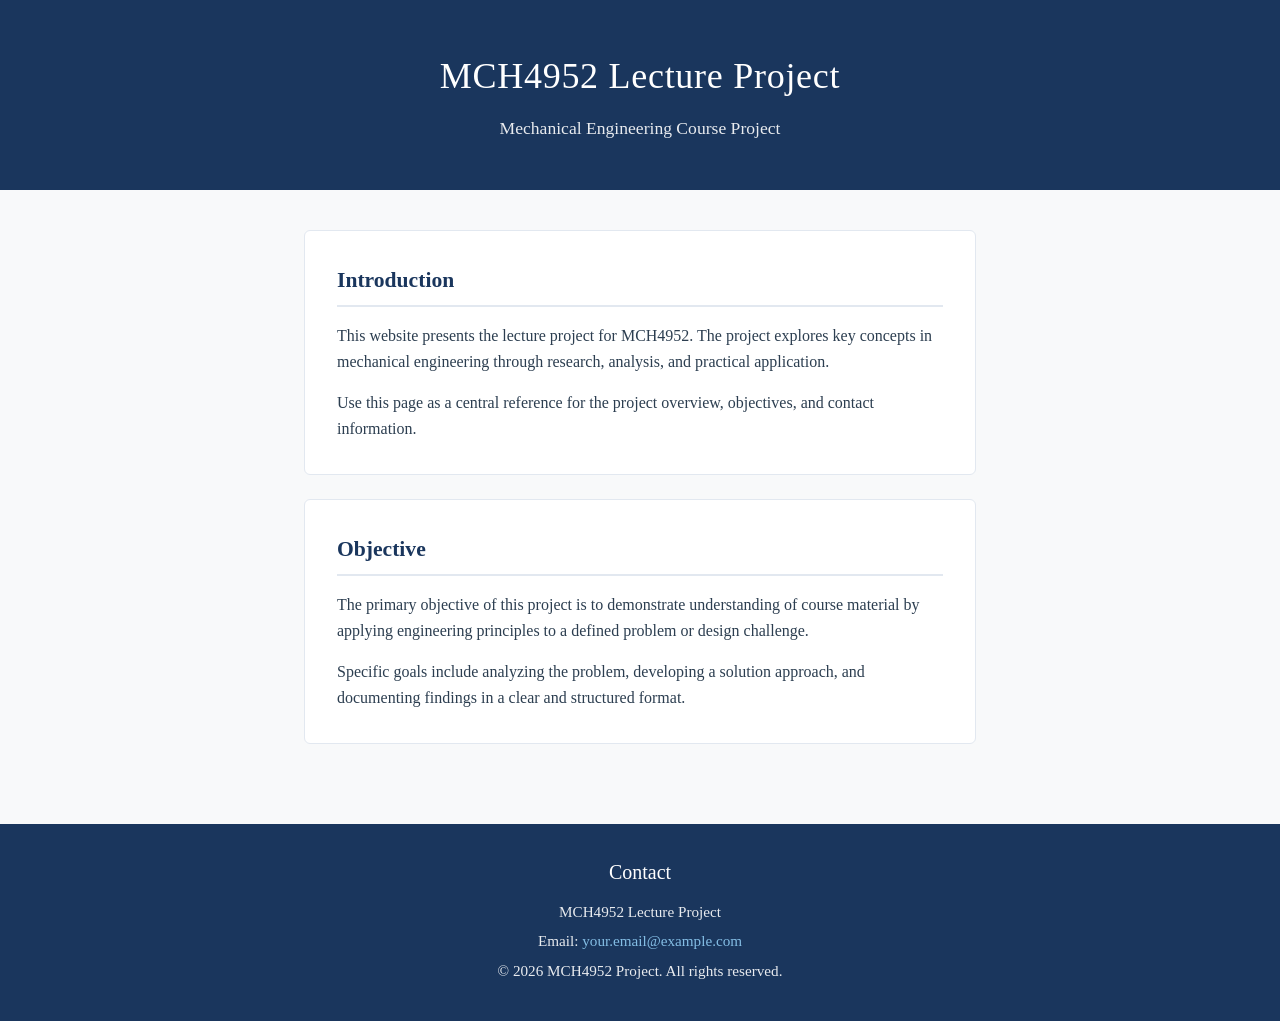
==== index.html @ 21b3b2c5 "Create initial website" ====
<!DOCTYPE html>
<html lang="en">
<head>
  <meta charset="UTF-8">
  <meta name="viewport" content="width=device-width, initial-scale=1.0">
  <title>MCH4952 Lecture Project</title>
  <style>
    * {
      margin: 0;
      padding: 0;
      box-sizing: border-box;
    }

    body {
      font-family: Georgia, "Times New Roman", serif;
      line-height: 1.6;
      color: #2c3e50;
      background-color: #f8f9fa;
    }

    header {
      background-color: #1a365d;
      color: #ffffff;
      text-align: center;
      padding: 3rem 1.5rem;
    }

    header h1 {
      font-size: 2.25rem;
      font-weight: normal;
      letter-spacing: 0.02em;
      margin-bottom: 0.5rem;
    }

    header p {
      font-size: 1.1rem;
      opacity: 0.9;
    }

    main {
      max-width: 720px;
      margin: 0 auto;
      padding: 2.5rem 1.5rem;
    }

    section {
      background-color: #ffffff;
      border: 1px solid #e2e8f0;
      border-radius: 6px;
      padding: 2rem;
      margin-bottom: 1.5rem;
    }

    section h2 {
      font-size: 1.35rem;
      color: #1a365d;
      margin-bottom: 1rem;
      padding-bottom: 0.5rem;
      border-bottom: 2px solid #e2e8f0;
    }

    section p {
      margin-bottom: 1rem;
    }

    section p:last-child {
      margin-bottom: 0;
    }

    footer {
      background-color: #1a365d;
      color: #ffffff;
      text-align: center;
      padding: 2rem 1.5rem;
      margin-top: 1rem;
    }

    footer h2 {
      font-size: 1.25rem;
      font-weight: normal;
      margin-bottom: 0.75rem;
    }

    footer p {
      font-size: 0.95rem;
      opacity: 0.9;
      margin-bottom: 0.35rem;
    }

    footer a {
      color: #90cdf4;
      text-decoration: none;
    }

    footer a:hover {
      text-decoration: underline;
    }
  </style>
</head>
<body>

  <header>
    <h1>MCH4952 Lecture Project</h1>
    <p>Mechanical Engineering Course Project</p>
  </header>

  <main>

    <section id="introduction">
      <h2>Introduction</h2>
      <p>
        This website presents the lecture project for MCH4952. The project explores
        key concepts in mechanical engineering through research, analysis, and
        practical application.
      </p>
      <p>
        Use this page as a central reference for the project overview, objectives,
        and contact information.
      </p>
    </section>

    <section id="objective">
      <h2>Objective</h2>
      <p>
        The primary objective of this project is to demonstrate understanding of
        course material by applying engineering principles to a defined problem
        or design challenge.
      </p>
      <p>
        Specific goals include analyzing the problem, developing a solution
        approach, and documenting findings in a clear and structured format.
      </p>
    </section>

  </main>

  <footer id="contact">
    <h2>Contact</h2>
    <p>MCH4952 Lecture Project</p>
    <p>Email: <a href="mailto:your.email@example.com">your.email@example.com</a></p>
    <p>&copy; 2026 MCH4952 Project. All rights reserved.</p>
  </footer>

</body>
</html>
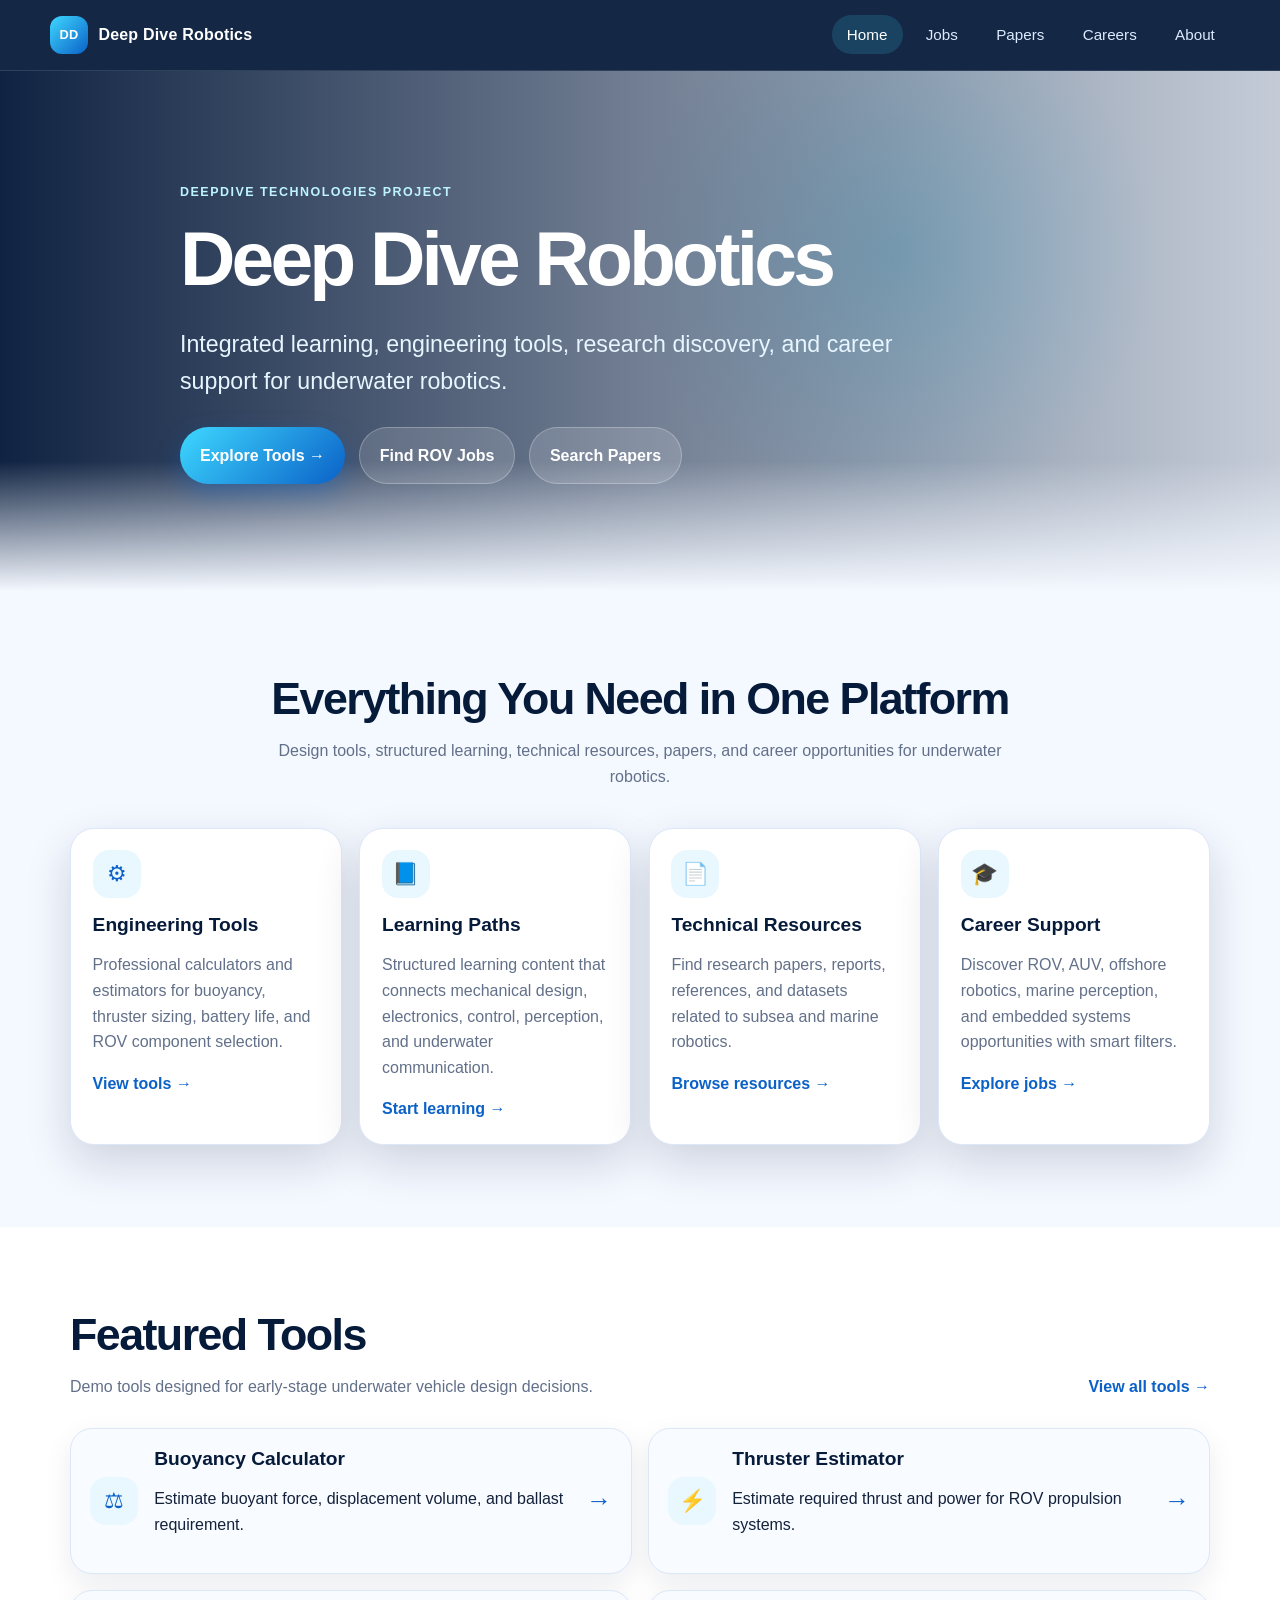
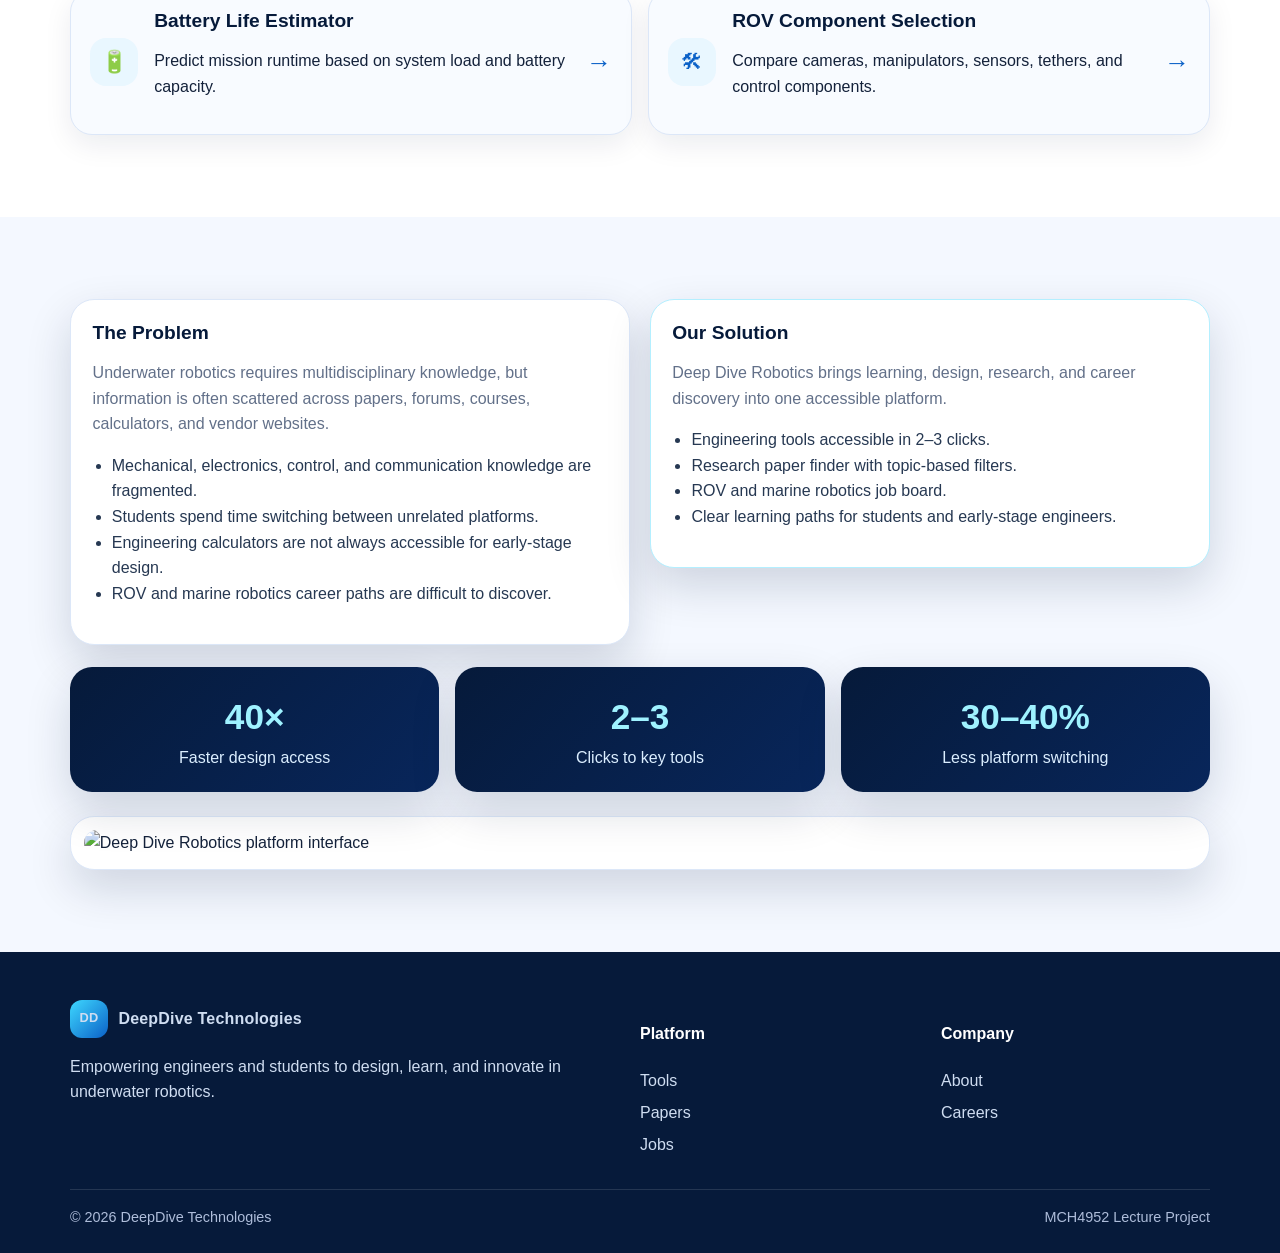
==== commit 77ba45b5: "Add files via upload" ====
--- a/index.html
+++ b/index.html
@@ -1,145 +1,143 @@
 <!DOCTYPE html>
 <html lang="en">
 <head>
-  <meta charset="UTF-8">
-  <meta name="viewport" content="width=device-width, initial-scale=1.0">
-  <title>MCH4952 Lecture Project</title>
-  <style>
-    * {
-      margin: 0;
-      padding: 0;
-      box-sizing: border-box;
-    }
+  <meta charset="UTF-8" />
+  <meta name="viewport" content="width=device-width, initial-scale=1.0" />
+  <title>Deep Dive Robotics — Integrated Underwater Robotics Platform</title>
+  <meta name="description" content="Integrated learning and engineering tools for underwater robotics. ROV design tools, learning paths, research papers, and career opportunities." />
+  <link rel="stylesheet" href="style.css" />
+</head>
+<body data-page="home">
+  <nav class="navbar">
+    <div class="nav-inner">
+      <a href="index.html" class="nav-logo"><span class="nav-logo-icon">DD</span>Deep Dive Robotics</a>
+      <button class="nav-toggle" aria-label="Toggle navigation" aria-expanded="false">&#9776;</button>
+      <ul class="nav-links">
+        <li><a href="index.html" class="active">Home</a></li>
+        <li><a href="jobs.html">Jobs</a></li>
+        <li><a href="papers.html">Papers</a></li>
+        <li><a href="careers.html">Careers</a></li>
+        <li><a href="about.html">About</a></li>
+      </ul>
+    </div>
+  </nav>
 
-    body {
-      font-family: Georgia, "Times New Roman", serif;
-      line-height: 1.6;
-      color: #2c3e50;
-      background-color: #f8f9fa;
-    }
-
-    header {
-      background-color: #1a365d;
-      color: #ffffff;
-      text-align: center;
-      padding: 3rem 1.5rem;
-    }
-
-    header h1 {
-      font-size: 2.25rem;
-      font-weight: normal;
-      letter-spacing: 0.02em;
-      margin-bottom: 0.5rem;
-    }
-
-    header p {
-      font-size: 1.1rem;
-      opacity: 0.9;
-    }
-
-    main {
-      max-width: 720px;
-      margin: 0 auto;
-      padding: 2.5rem 1.5rem;
-    }
-
-    section {
-      background-color: #ffffff;
-      border: 1px solid #e2e8f0;
-      border-radius: 6px;
-      padding: 2rem;
-      margin-bottom: 1.5rem;
-    }
-
-    section h2 {
-      font-size: 1.35rem;
-      color: #1a365d;
-      margin-bottom: 1rem;
-      padding-bottom: 0.5rem;
-      border-bottom: 2px solid #e2e8f0;
-    }
-
-    section p {
-      margin-bottom: 1rem;
-    }
-
-    section p:last-child {
-      margin-bottom: 0;
-    }
-
-    footer {
-      background-color: #1a365d;
-      color: #ffffff;
-      text-align: center;
-      padding: 2rem 1.5rem;
-      margin-top: 1rem;
-    }
-
-    footer h2 {
-      font-size: 1.25rem;
-      font-weight: normal;
-      margin-bottom: 0.75rem;
-    }
-
-    footer p {
-      font-size: 0.95rem;
-      opacity: 0.9;
-      margin-bottom: 0.35rem;
-    }
-
-    footer a {
-      color: #90cdf4;
-      text-decoration: none;
-    }
-
-    footer a:hover {
-      text-decoration: underline;
-    }
-  </style>
-</head>
-<body>
-
-  <header>
-    <h1>MCH4952 Lecture Project</h1>
-    <p>Mechanical Engineering Course Project</p>
+  <header class="hero hero-home">
+    <div class="hero-overlay"></div>
+    <div class="hero-content">
+      <span class="eyebrow">DeepDive Technologies Project</span>
+      <h1>Deep Dive Robotics</h1>
+      <p class="subtitle">Integrated learning, engineering tools, research discovery, and career support for underwater robotics.</p>
+      <div class="hero-cta">
+        <a href="#tools" class="btn btn-primary">Explore Tools &rarr;</a>
+        <a href="jobs.html" class="btn btn-secondary">Find ROV Jobs</a>
+        <a href="papers.html" class="btn btn-secondary">Search Papers</a>
+      </div>
+    </div>
   </header>
 
-  <main>
+  <section class="section">
+    <div class="container">
+      <div class="section-header">
+        <h2>Everything You Need in One Platform</h2>
+        <p>Design tools, structured learning, technical resources, papers, and career opportunities for underwater robotics.</p>
+      </div>
+      <div class="card-grid">
+        <article class="card">
+          <div class="card-icon">⚙</div>
+          <h3>Engineering Tools</h3>
+          <p>Professional calculators and estimators for buoyancy, thruster sizing, battery life, and ROV component selection.</p>
+          <a href="#tools" class="card-link">View tools &rarr;</a>
+        </article>
+        <article class="card">
+          <div class="card-icon">📘</div>
+          <h3>Learning Paths</h3>
+          <p>Structured learning content that connects mechanical design, electronics, control, perception, and underwater communication.</p>
+          <a href="about.html" class="card-link">Start learning &rarr;</a>
+        </article>
+        <article class="card">
+          <div class="card-icon">📄</div>
+          <h3>Technical Resources</h3>
+          <p>Find research papers, reports, references, and datasets related to subsea and marine robotics.</p>
+          <a href="papers.html" class="card-link">Browse resources &rarr;</a>
+        </article>
+        <article class="card">
+          <div class="card-icon">🎓</div>
+          <h3>Career Support</h3>
+          <p>Discover ROV, AUV, offshore robotics, marine perception, and embedded systems opportunities with smart filters.</p>
+          <a href="jobs.html" class="card-link">Explore jobs &rarr;</a>
+        </article>
+      </div>
+    </div>
+  </section>
 
-    <section id="introduction">
-      <h2>Introduction</h2>
-      <p>
-        This website presents the lecture project for MCH4952. The project explores
-        key concepts in mechanical engineering through research, analysis, and
-        practical application.
-      </p>
-      <p>
-        Use this page as a central reference for the project overview, objectives,
-        and contact information.
-      </p>
-    </section>
+  <section class="section section-alt" id="tools">
+    <div class="container">
+      <div class="section-header-row">
+        <div>
+          <h2>Featured Tools</h2>
+          <p>Demo tools designed for early-stage underwater vehicle design decisions.</p>
+        </div>
+        <a href="about.html" class="card-link">View all tools &rarr;</a>
+      </div>
+      <div class="featured-grid">
+        <article class="featured-card"><div class="card-icon">⚖</div><div><h3>Buoyancy Calculator</h3><p>Estimate buoyant force, displacement volume, and ballast requirement.</p></div><span class="arrow">→</span></article>
+        <article class="featured-card"><div class="card-icon">⚡</div><div><h3>Thruster Estimator</h3><p>Estimate required thrust and power for ROV propulsion systems.</p></div><span class="arrow">→</span></article>
+        <article class="featured-card"><div class="card-icon">🔋</div><div><h3>Battery Life Estimator</h3><p>Predict mission runtime based on system load and battery capacity.</p></div><span class="arrow">→</span></article>
+        <article class="featured-card"><div class="card-icon">🛠</div><div><h3>ROV Component Selection</h3><p>Compare cameras, manipulators, sensors, tethers, and control components.</p></div><span class="arrow">→</span></article>
+      </div>
+    </div>
+  </section>
 
-    <section id="objective">
-      <h2>Objective</h2>
-      <p>
-        The primary objective of this project is to demonstrate understanding of
-        course material by applying engineering principles to a defined problem
-        or design challenge.
-      </p>
-      <p>
-        Specific goals include analyzing the problem, developing a solution
-        approach, and documenting findings in a clear and structured format.
-      </p>
-    </section>
+  <section class="section">
+    <div class="container">
+      <div class="split-section">
+        <div class="info-block">
+          <h3>The Problem</h3>
+          <p>Underwater robotics requires multidisciplinary knowledge, but information is often scattered across papers, forums, courses, calculators, and vendor websites.</p>
+          <ul>
+            <li>Mechanical, electronics, control, and communication knowledge are fragmented.</li>
+            <li>Students spend time switching between unrelated platforms.</li>
+            <li>Engineering calculators are not always accessible for early-stage design.</li>
+            <li>ROV and marine robotics career paths are difficult to discover.</li>
+          </ul>
+        </div>
+        <div class="info-block solution">
+          <h3>Our Solution</h3>
+          <p>Deep Dive Robotics brings learning, design, research, and career discovery into one accessible platform.</p>
+          <ul>
+            <li>Engineering tools accessible in 2–3 clicks.</li>
+            <li>Research paper finder with topic-based filters.</li>
+            <li>ROV and marine robotics job board.</li>
+            <li>Clear learning paths for students and early-stage engineers.</li>
+          </ul>
+        </div>
+      </div>
 
-  </main>
+      <div class="metrics-strip">
+        <div class="metric"><div class="value">40×</div><div class="label">Faster design access</div></div>
+        <div class="metric"><div class="value">2–3</div><div class="label">Clicks to key tools</div></div>
+        <div class="metric"><div class="value">30–40%</div><div class="label">Less platform switching</div></div>
+      </div>
 
-  <footer id="contact">
-    <h2>Contact</h2>
-    <p>MCH4952 Lecture Project</p>
-    <p>Email: <a href="mailto:your.email@example.com">your.email@example.com</a></p>
-    <p>&copy; 2026 MCH4952 Project. All rights reserved.</p>
+      <div class="image-panel">
+        <img src="assets/platform-interface.png" alt="Deep Dive Robotics platform interface" />
+      </div>
+    </div>
+  </section>
+
+  <footer class="footer">
+    <div class="container footer-grid">
+      <div class="footer-brand">
+        <a href="index.html" class="nav-logo"><span class="nav-logo-icon">DD</span>DeepDive Technologies</a>
+        <p>Empowering engineers and students to design, learn, and innovate in underwater robotics.</p>
+      </div>
+      <div><h4>Platform</h4><ul class="footer-links"><li><a href="#tools">Tools</a></li><li><a href="papers.html">Papers</a></li><li><a href="jobs.html">Jobs</a></li></ul></div>
+      <div><h4>Company</h4><ul class="footer-links"><li><a href="about.html">About</a></li><li><a href="careers.html">Careers</a></li></ul></div>
+    </div>
+    <div class="footer-bottom container"><span>© 2026 DeepDive Technologies</span><span>MCH4952 Lecture Project</span></div>
   </footer>
 
+  <script src="script.js"></script>
 </body>
 </html>
--- a/style.css
+++ b/style.css
@@ -0,0 +1,123 @@
+:root{
+  --navy:#061a3a;
+  --deep:#08265b;
+  --blue:#0b61c7;
+  --cyan:#3ed8ff;
+  --light:#f4f8ff;
+  --white:#ffffff;
+  --muted:#627089;
+  --border:#dce7f8;
+  --shadow:0 18px 45px rgba(6,26,58,.16);
+}
+*{box-sizing:border-box}
+body{
+  margin:0;
+  font-family:Inter, Arial, Helvetica, sans-serif;
+  color:#13213a;
+  background:var(--light);
+  line-height:1.6;
+}
+a{color:inherit}
+img{max-width:100%;display:block}
+.container{width:min(1140px,92%);margin:0 auto}
+.navbar{
+  position:sticky;top:0;z-index:50;
+  background:rgba(6,26,58,.94);
+  backdrop-filter:blur(12px);
+  border-bottom:1px solid rgba(255,255,255,.12);
+}
+.nav-inner{height:70px;display:flex;align-items:center;justify-content:space-between;width:min(1180px,94%);margin:0 auto}
+.nav-logo{display:flex;align-items:center;gap:.65rem;text-decoration:none;color:white;font-weight:800;letter-spacing:.2px}
+.nav-logo-icon{display:inline-flex;align-items:center;justify-content:center;width:38px;height:38px;border-radius:12px;background:linear-gradient(135deg,var(--cyan),var(--blue));font-size:.8rem}
+.nav-links{display:flex;gap:.5rem;list-style:none;margin:0;padding:0}
+.nav-links a{color:#dceaff;text-decoration:none;padding:.7rem .95rem;border-radius:999px;font-size:.95rem}
+.nav-links a:hover,.nav-links a.active{background:rgba(62,216,255,.16);color:white}
+.nav-toggle{display:none;background:none;border:0;color:white;font-size:1.8rem}
+.hero{
+  position:relative;
+  min-height:520px;
+  display:flex;align-items:center;
+  background:
+    linear-gradient(90deg,rgba(6,26,58,.96),rgba(6,26,58,.55),rgba(6,26,58,.2)),
+    radial-gradient(circle at 70% 35%,rgba(62,216,255,.28),transparent 28%),
+    url("assets/platform-interface.png") center/cover no-repeat;
+  color:white;
+  overflow:hidden;
+}
+.hero::after{content:"";position:absolute;inset:auto 0 0 0;height:130px;background:linear-gradient(transparent,var(--light))}
+.hero-content{position:relative;z-index:2;width:min(920px,92%);margin:0 auto}
+.eyebrow{display:inline-flex;color:#bdf4ff;font-weight:800;text-transform:uppercase;letter-spacing:.12em;font-size:.78rem;margin-bottom:.7rem}
+h1,h2,h3{line-height:1.15;margin:0 0 .85rem}
+h1{font-size:clamp(2.6rem,6vw,5.3rem);letter-spacing:-.05em}
+h2{font-size:clamp(1.9rem,3.5vw,3rem);letter-spacing:-.035em;color:var(--navy)}
+h3{font-size:1.2rem;color:var(--navy)}
+.subtitle{font-size:clamp(1.1rem,2vw,1.45rem);max-width:720px;color:#e7f5ff;margin-bottom:1.7rem}
+.hero-cta{display:flex;gap:.85rem;flex-wrap:wrap}
+.btn{display:inline-flex;align-items:center;justify-content:center;gap:.4rem;border:0;text-decoration:none;border-radius:999px;padding:.9rem 1.25rem;font-weight:800;cursor:pointer}
+.btn-primary{background:linear-gradient(135deg,var(--cyan),var(--blue));color:white;box-shadow:0 10px 25px rgba(11,97,199,.35)}
+.btn-secondary{background:rgba(255,255,255,.14);border:1px solid rgba(255,255,255,.26);color:white}
+.section{padding:82px 0}
+.section-alt{background:white}
+.section-header{text-align:center;max-width:760px;margin:0 auto 2.4rem}
+.section-header p,.section-header-row p{color:var(--muted);margin:.25rem 0 0}
+.section-header-row{display:flex;justify-content:space-between;align-items:end;gap:1rem;margin-bottom:1.8rem}
+.card-grid{display:grid;grid-template-columns:repeat(4,1fr);gap:1.1rem}
+.card,.info-block,.result-card,.founder-card,.form-shell,.image-panel{
+  background:white;border:1px solid var(--border);border-radius:24px;padding:1.35rem;box-shadow:var(--shadow)
+}
+.section-alt .card,.section-alt .info-block{background:#f8fbff}
+.card-icon{width:48px;height:48px;display:flex;align-items:center;justify-content:center;border-radius:16px;background:#e9f7ff;color:var(--blue);font-size:1.35rem;margin-bottom:1rem}
+.card p,.info-block p,.result-card p{color:var(--muted)}
+.card-link{color:var(--blue);font-weight:800;text-decoration:none}
+.featured-grid{display:grid;grid-template-columns:repeat(2,1fr);gap:1rem}
+.featured-card{display:flex;align-items:center;gap:1rem;background:#f8fbff;border:1px solid var(--border);border-radius:22px;padding:1.2rem;box-shadow:0 10px 28px rgba(6,26,58,.08)}
+.featured-card .card-icon{margin:0;flex:none}
+.arrow{margin-left:auto;color:var(--blue);font-size:1.6rem}
+.split-section{display:grid;grid-template-columns:1fr 1fr;gap:1.2rem;align-items:start}
+.info-block ul,.clean-list{padding-left:1.2rem;color:#263852}
+.solution{border-color:#b4efff}
+.metrics-strip{margin-top:1.4rem;display:grid;grid-template-columns:repeat(3,1fr);gap:1rem}
+.metric{background:linear-gradient(135deg,var(--navy),var(--deep));color:white;border-radius:22px;padding:1.35rem;text-align:center;box-shadow:var(--shadow)}
+.value{font-size:2.2rem;font-weight:900;color:#9ff2ff}
+.label{color:#dbeeff}
+.image-panel{margin-top:1.5rem;padding:.8rem;overflow:hidden}
+.image-panel img{border-radius:18px;width:100%;object-fit:cover}
+.page-hero{padding:92px 0;background:linear-gradient(135deg,var(--navy),#083f87);color:white}
+.page-hero h1{font-size:clamp(2.25rem,4.5vw,4.5rem)}
+.page-hero p{max-width:820px;color:#d9efff;font-size:1.1rem}
+.notice{background:#e7f8ff;border:1px solid #b8edff;color:#17405f;padding:1rem;border-radius:18px;margin-bottom:1.2rem}
+.filter-panel{display:grid;grid-template-columns:2fr 1fr 1fr 1fr 1fr;gap:.8rem;background:white;border:1px solid var(--border);border-radius:24px;padding:1rem;box-shadow:var(--shadow);margin-bottom:1.2rem}
+input,select,textarea{width:100%;border:1px solid var(--border);border-radius:14px;padding:.85rem 1rem;font:inherit;background:#fbfdff}
+.checkbox-row{display:flex;align-items:center;gap:.55rem;background:#fbfdff;border:1px solid var(--border);border-radius:14px;padding:.75rem 1rem;color:#33435e}
+.checkbox-row input{width:auto}
+.results-meta{color:var(--muted);font-weight:800;margin:.5rem 0 1rem}
+.results-grid{display:grid;grid-template-columns:repeat(2,1fr);gap:1rem}
+.result-card{position:relative}
+.tags{display:flex;flex-wrap:wrap;gap:.45rem;margin:.8rem 0}
+.tag{display:inline-flex;background:#eaf6ff;color:#075ca7;border:1px solid #ccecff;border-radius:999px;padding:.25rem .6rem;font-size:.8rem;font-weight:800}
+.result-card .meta{font-size:.9rem;color:var(--muted);font-weight:700}
+.founder-section{align-items:center}
+.founder-card{display:grid;grid-template-columns:170px 1fr;gap:1.1rem;align-items:center}
+.founder-card img{width:170px;height:220px;object-fit:cover;border-radius:22px}
+.compact .card{min-height:180px}
+.form-shell{display:grid;grid-template-columns:1fr 1.25fr;gap:1.3rem}
+.application-form{display:grid;gap:.8rem}
+.success-message{color:#0c7d4b;font-weight:800}
+.footer{background:var(--navy);color:white;padding:48px 0 24px}
+.footer-grid{display:grid;grid-template-columns:2fr 1fr 1fr;gap:2rem;margin-bottom:2rem}
+.footer p,.footer a{color:#cfddf1}
+.footer-links{list-style:none;padding:0;margin:0;display:grid;gap:.4rem}
+.footer-links a{text-decoration:none}
+.footer-bottom{border-top:1px solid rgba(255,255,255,.12);padding-top:1rem;display:flex;justify-content:space-between;gap:1rem;color:#aebdda;font-size:.9rem}
+
+@media(max-width:900px){
+  .nav-toggle{display:block}
+  .nav-links{position:absolute;top:70px;left:0;right:0;background:var(--navy);flex-direction:column;padding:1rem;display:none}
+  .nav-links.open{display:flex}
+  .card-grid,.featured-grid,.split-section,.metrics-strip,.results-grid,.footer-grid,.form-shell{grid-template-columns:1fr}
+  .filter-panel{grid-template-columns:1fr}
+  .section-header-row{display:block}
+  .founder-card{grid-template-columns:1fr}
+  .founder-card img{width:100%;height:auto;max-height:520px}
+  .footer-bottom{flex-direction:column}
+}
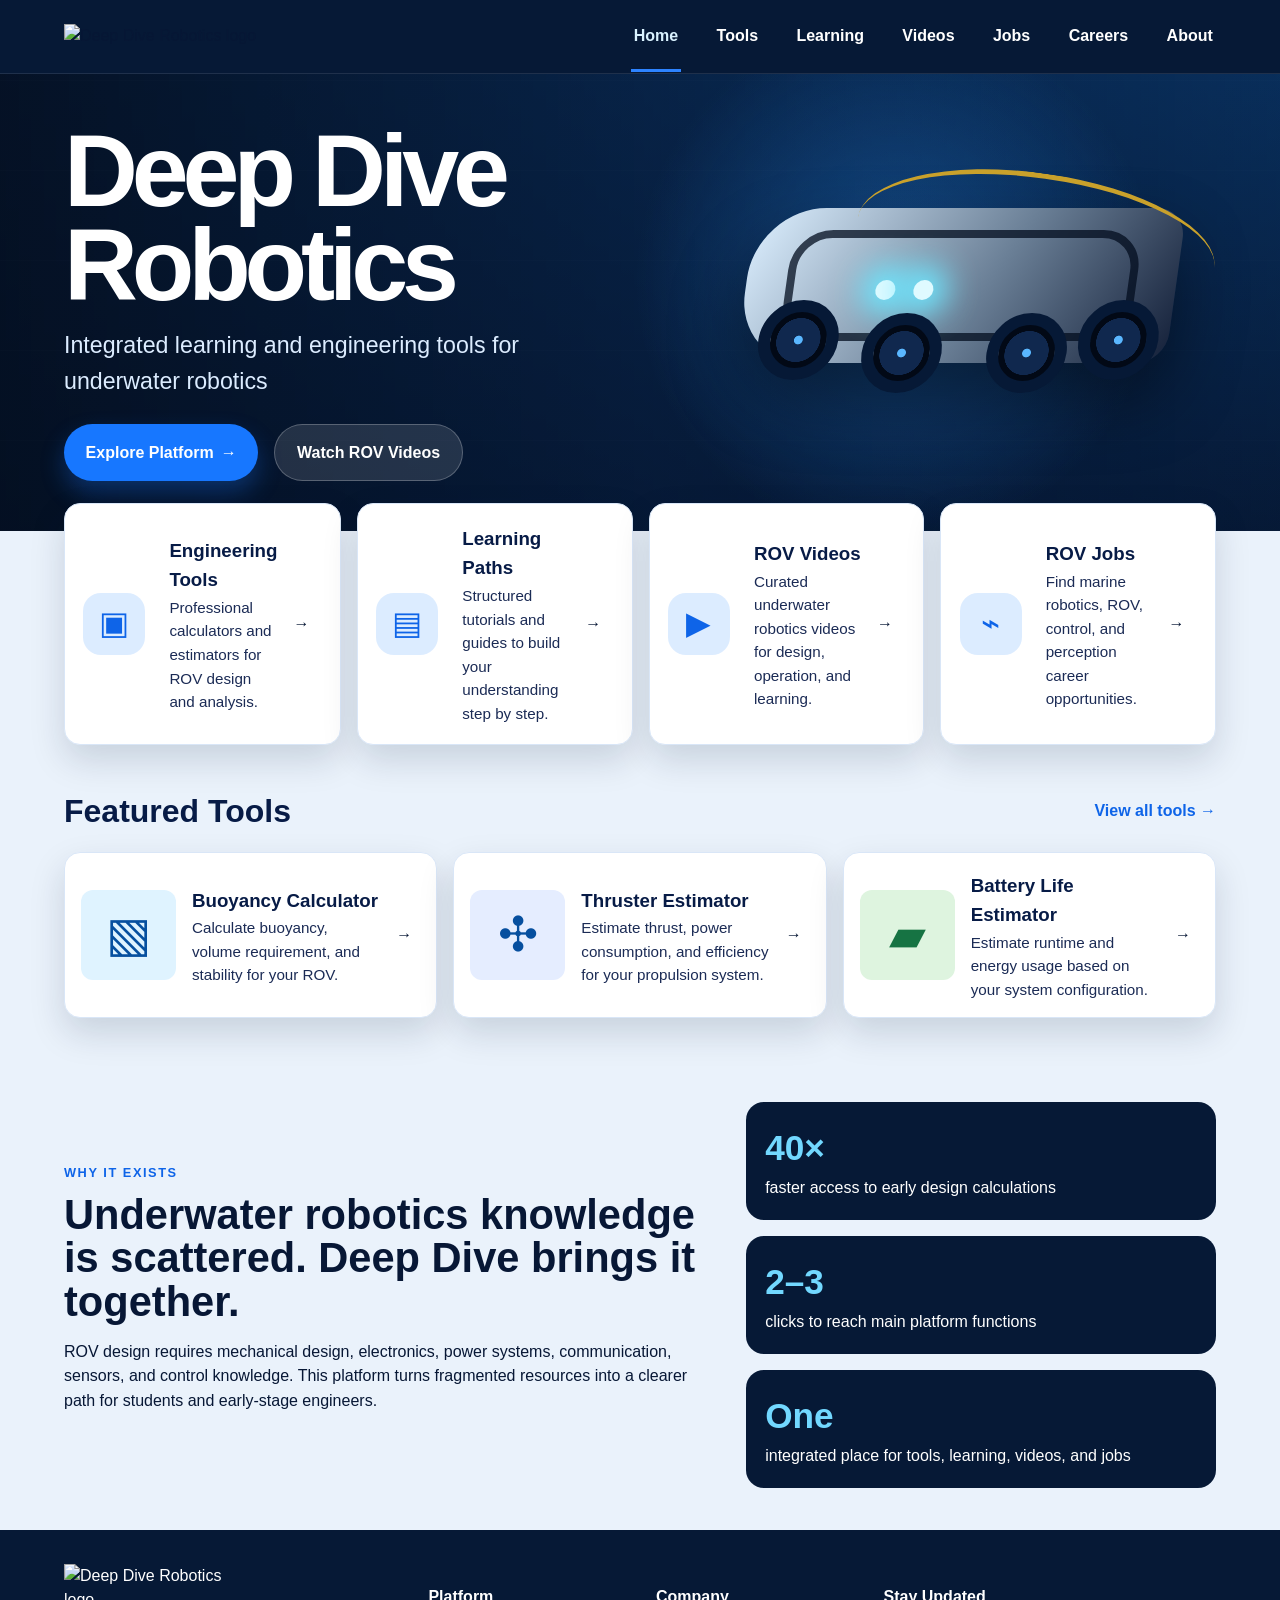
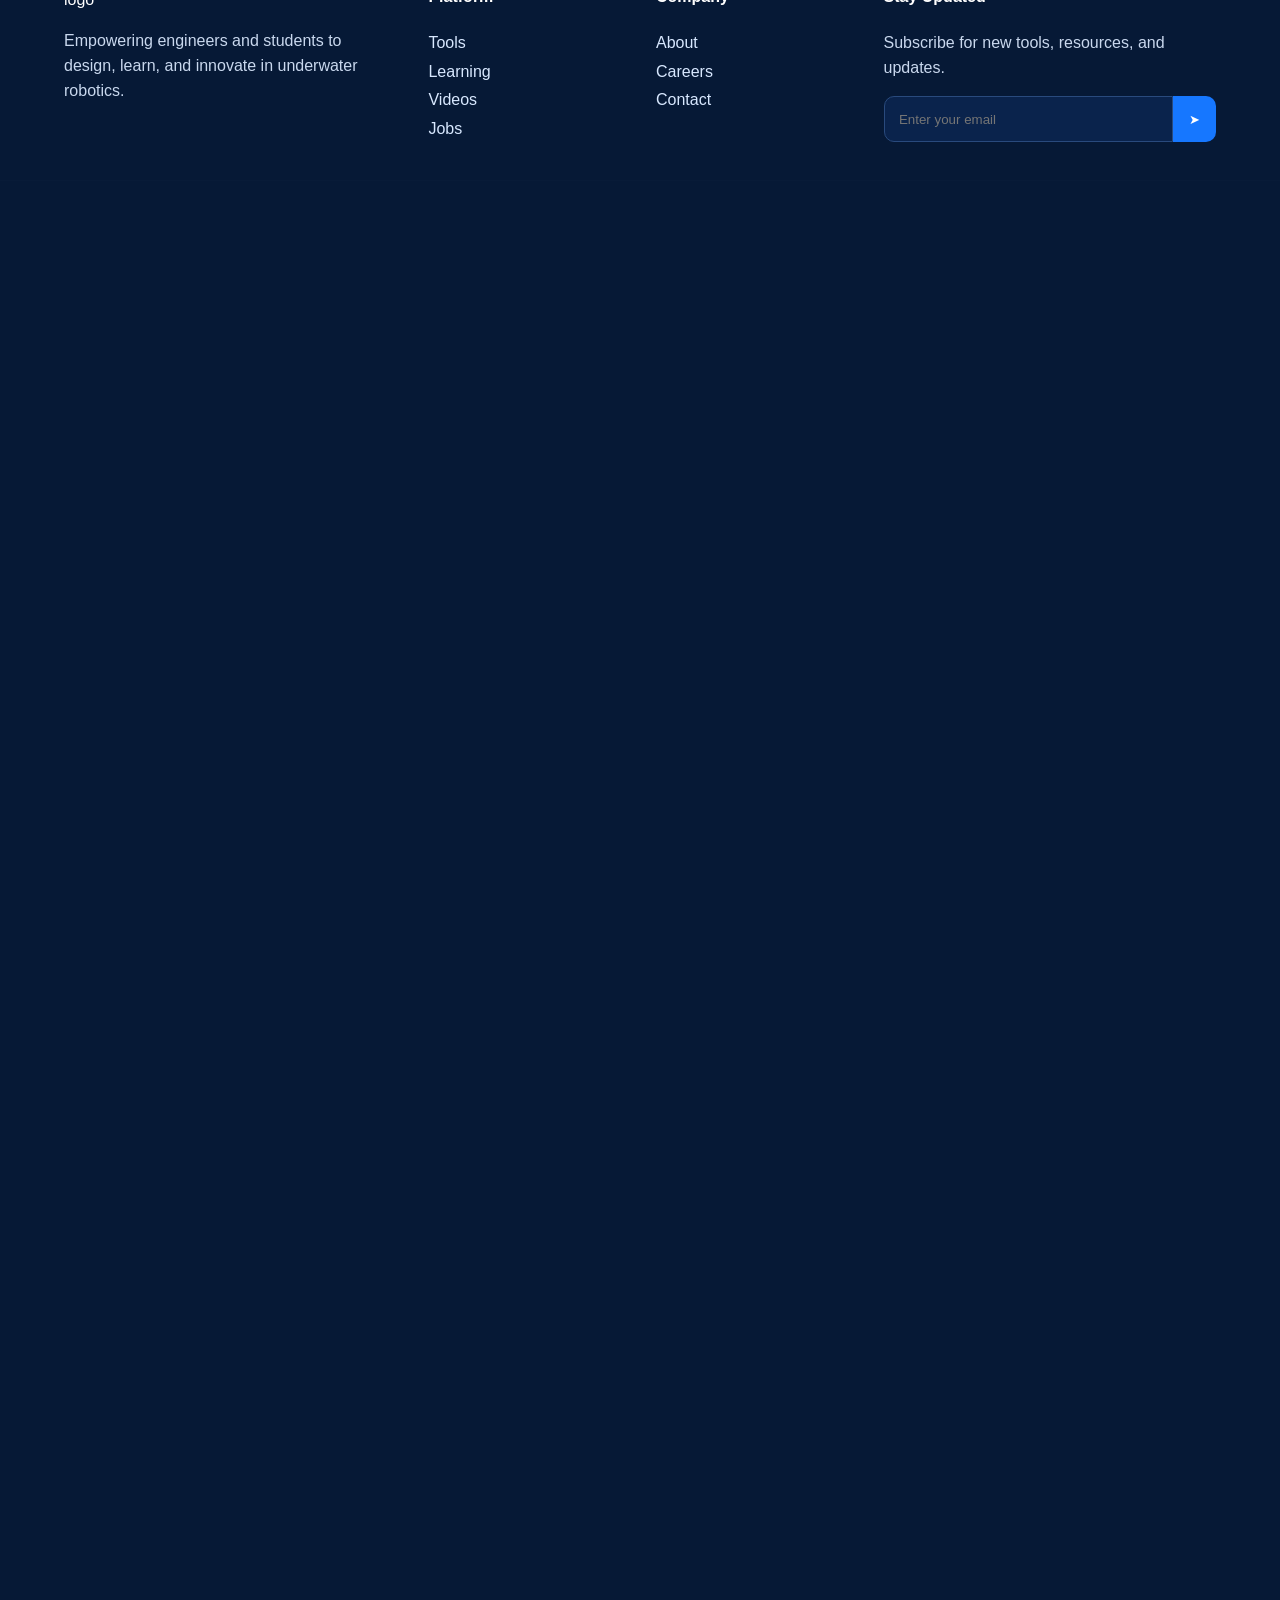
==== commit cd546fed: "Add files via upload" ====
--- a/index.html
+++ b/index.html
@@ -3,139 +3,121 @@
 <head>
   <meta charset="UTF-8" />
   <meta name="viewport" content="width=device-width, initial-scale=1.0" />
-  <title>Deep Dive Robotics — Integrated Underwater Robotics Platform</title>
-  <meta name="description" content="Integrated learning and engineering tools for underwater robotics. ROV design tools, learning paths, research papers, and career opportunities." />
+  <title>Deep Dive Robotics</title>
+  <meta name="description" content="Integrated learning and engineering tools for underwater robotics." />
   <link rel="stylesheet" href="style.css" />
 </head>
 <body data-page="home">
-  <nav class="navbar">
-    <div class="nav-inner">
-      <a href="index.html" class="nav-logo"><span class="nav-logo-icon">DD</span>Deep Dive Robotics</a>
-      <button class="nav-toggle" aria-label="Toggle navigation" aria-expanded="false">&#9776;</button>
-      <ul class="nav-links">
-        <li><a href="index.html" class="active">Home</a></li>
-        <li><a href="jobs.html">Jobs</a></li>
-        <li><a href="papers.html">Papers</a></li>
-        <li><a href="careers.html">Careers</a></li>
-        <li><a href="about.html">About</a></li>
-      </ul>
-    </div>
+  <div class="page-transition"></div>
+
+  <nav class="topbar">
+    <a class="brand" href="index.html" aria-label="Deep Dive Robotics home">
+      <img src="assets/deepdive-logo.svg" alt="Deep Dive Robotics logo" />
+    </a>
+    <button class="nav-toggle" aria-label="Toggle menu">☰</button>
+    <ul class="nav-menu">
+      <li><a class="active" href="index.html">Home</a></li>
+      <li><a href="tools.html">Tools</a></li>
+      <li><a href="learning.html">Learning</a></li>
+      <li><a href="videos.html">Videos</a></li>
+      <li><a href="jobs.html">Jobs</a></li>
+      <li><a href="careers.html">Careers</a></li>
+      <li><a href="about.html">About</a></li>
+    </ul>
   </nav>
 
-  <header class="hero hero-home">
-    <div class="hero-overlay"></div>
-    <div class="hero-content">
-      <span class="eyebrow">DeepDive Technologies Project</span>
-      <h1>Deep Dive Robotics</h1>
-      <p class="subtitle">Integrated learning, engineering tools, research discovery, and career support for underwater robotics.</p>
-      <div class="hero-cta">
-        <a href="#tools" class="btn btn-primary">Explore Tools &rarr;</a>
-        <a href="jobs.html" class="btn btn-secondary">Find ROV Jobs</a>
-        <a href="papers.html" class="btn btn-secondary">Search Papers</a>
+  <header class="hero-ui">
+    <div class="hero-text">
+      <h1>Deep Dive<br />Robotics</h1>
+      <p>Integrated learning and engineering tools for underwater robotics</p>
+      <div class="hero-actions">
+        <a class="btn primary" href="tools.html">Explore Platform <span>→</span></a>
+        <a class="btn ghost" href="videos.html">Watch ROV Videos</a>
       </div>
+    </div>
+    <div class="rov-visual" aria-hidden="true">
+      <div class="rov-body">
+        <span class="light one"></span>
+        <span class="light two"></span>
+        <span class="thruster t1"></span>
+        <span class="thruster t2"></span>
+        <span class="thruster t3"></span>
+        <span class="thruster t4"></span>
+      </div>
+      <div class="cable"></div>
     </div>
   </header>
 
-  <section class="section">
-    <div class="container">
-      <div class="section-header">
-        <h2>Everything You Need in One Platform</h2>
-        <p>Design tools, structured learning, technical resources, papers, and career opportunities for underwater robotics.</p>
+  <main>
+    <section class="quick-cards">
+      <a class="quick-card" href="tools.html">
+        <div class="quick-icon">▣</div>
+        <div><h3>Engineering Tools</h3><p>Professional calculators and estimators for ROV design and analysis.</p></div>
+        <span>→</span>
+      </a>
+      <a class="quick-card" href="learning.html">
+        <div class="quick-icon">▤</div>
+        <div><h3>Learning Paths</h3><p>Structured tutorials and guides to build your understanding step by step.</p></div>
+        <span>→</span>
+      </a>
+      <a class="quick-card" href="videos.html">
+        <div class="quick-icon">▶</div>
+        <div><h3>ROV Videos</h3><p>Curated underwater robotics videos for design, operation, and learning.</p></div>
+        <span>→</span>
+      </a>
+      <a class="quick-card" href="jobs.html">
+        <div class="quick-icon">⌁</div>
+        <div><h3>ROV Jobs</h3><p>Find marine robotics, ROV, control, and perception career opportunities.</p></div>
+        <span>→</span>
+      </a>
+    </section>
+
+    <section class="featured">
+      <div class="section-title-row">
+        <h2>Featured Tools</h2>
+        <a href="tools.html">View all tools →</a>
       </div>
-      <div class="card-grid">
-        <article class="card">
-          <div class="card-icon">⚙</div>
-          <h3>Engineering Tools</h3>
-          <p>Professional calculators and estimators for buoyancy, thruster sizing, battery life, and ROV component selection.</p>
-          <a href="#tools" class="card-link">View tools &rarr;</a>
-        </article>
-        <article class="card">
-          <div class="card-icon">📘</div>
-          <h3>Learning Paths</h3>
-          <p>Structured learning content that connects mechanical design, electronics, control, perception, and underwater communication.</p>
-          <a href="about.html" class="card-link">Start learning &rarr;</a>
-        </article>
-        <article class="card">
-          <div class="card-icon">📄</div>
-          <h3>Technical Resources</h3>
-          <p>Find research papers, reports, references, and datasets related to subsea and marine robotics.</p>
-          <a href="papers.html" class="card-link">Browse resources &rarr;</a>
-        </article>
-        <article class="card">
-          <div class="card-icon">🎓</div>
-          <h3>Career Support</h3>
-          <p>Discover ROV, AUV, offshore robotics, marine perception, and embedded systems opportunities with smart filters.</p>
-          <a href="jobs.html" class="card-link">Explore jobs &rarr;</a>
-        </article>
+      <div class="tool-preview-grid">
+        <a class="tool-preview" href="tools.html#buoyancy">
+          <div class="tool-art buoy">▧</div>
+          <div><h3>Buoyancy Calculator</h3><p>Calculate buoyancy, volume requirement, and stability for your ROV.</p></div>
+          <span>→</span>
+        </a>
+        <a class="tool-preview" href="tools.html#thruster">
+          <div class="tool-art thr">✣</div>
+          <div><h3>Thruster Estimator</h3><p>Estimate thrust, power consumption, and efficiency for your propulsion system.</p></div>
+          <span>→</span>
+        </a>
+        <a class="tool-preview" href="tools.html#battery">
+          <div class="tool-art batt">▰</div>
+          <div><h3>Battery Life Estimator</h3><p>Estimate runtime and energy usage based on your system configuration.</p></div>
+          <span>→</span>
+        </a>
       </div>
+    </section>
+
+    <section class="home-story">
+      <div>
+        <span class="mini-label">Why it exists</span>
+        <h2>Underwater robotics knowledge is scattered. Deep Dive brings it together.</h2>
+        <p>ROV design requires mechanical design, electronics, power systems, communication, sensors, and control knowledge. This platform turns fragmented resources into a clearer path for students and early-stage engineers.</p>
+      </div>
+      <div class="metric-boxes">
+        <div><strong>40×</strong><span>faster access to early design calculations</span></div>
+        <div><strong>2–3</strong><span>clicks to reach main platform functions</span></div>
+        <div><strong>One</strong><span>integrated place for tools, learning, videos, and jobs</span></div>
+      </div>
+    </section>
+  </main>
+
+  <footer class="site-footer">
+    <div>
+      <img src="assets/deepdive-logo.svg" alt="Deep Dive Robotics logo" />
+      <p>Empowering engineers and students to design, learn, and innovate in underwater robotics.</p>
     </div>
-  </section>
-
-  <section class="section section-alt" id="tools">
-    <div class="container">
-      <div class="section-header-row">
-        <div>
-          <h2>Featured Tools</h2>
-          <p>Demo tools designed for early-stage underwater vehicle design decisions.</p>
-        </div>
-        <a href="about.html" class="card-link">View all tools &rarr;</a>
-      </div>
-      <div class="featured-grid">
-        <article class="featured-card"><div class="card-icon">⚖</div><div><h3>Buoyancy Calculator</h3><p>Estimate buoyant force, displacement volume, and ballast requirement.</p></div><span class="arrow">→</span></article>
-        <article class="featured-card"><div class="card-icon">⚡</div><div><h3>Thruster Estimator</h3><p>Estimate required thrust and power for ROV propulsion systems.</p></div><span class="arrow">→</span></article>
-        <article class="featured-card"><div class="card-icon">🔋</div><div><h3>Battery Life Estimator</h3><p>Predict mission runtime based on system load and battery capacity.</p></div><span class="arrow">→</span></article>
-        <article class="featured-card"><div class="card-icon">🛠</div><div><h3>ROV Component Selection</h3><p>Compare cameras, manipulators, sensors, tethers, and control components.</p></div><span class="arrow">→</span></article>
-      </div>
-    </div>
-  </section>
-
-  <section class="section">
-    <div class="container">
-      <div class="split-section">
-        <div class="info-block">
-          <h3>The Problem</h3>
-          <p>Underwater robotics requires multidisciplinary knowledge, but information is often scattered across papers, forums, courses, calculators, and vendor websites.</p>
-          <ul>
-            <li>Mechanical, electronics, control, and communication knowledge are fragmented.</li>
-            <li>Students spend time switching between unrelated platforms.</li>
-            <li>Engineering calculators are not always accessible for early-stage design.</li>
-            <li>ROV and marine robotics career paths are difficult to discover.</li>
-          </ul>
-        </div>
-        <div class="info-block solution">
-          <h3>Our Solution</h3>
-          <p>Deep Dive Robotics brings learning, design, research, and career discovery into one accessible platform.</p>
-          <ul>
-            <li>Engineering tools accessible in 2–3 clicks.</li>
-            <li>Research paper finder with topic-based filters.</li>
-            <li>ROV and marine robotics job board.</li>
-            <li>Clear learning paths for students and early-stage engineers.</li>
-          </ul>
-        </div>
-      </div>
-
-      <div class="metrics-strip">
-        <div class="metric"><div class="value">40×</div><div class="label">Faster design access</div></div>
-        <div class="metric"><div class="value">2–3</div><div class="label">Clicks to key tools</div></div>
-        <div class="metric"><div class="value">30–40%</div><div class="label">Less platform switching</div></div>
-      </div>
-
-      <div class="image-panel">
-        <img src="assets/platform-interface.png" alt="Deep Dive Robotics platform interface" />
-      </div>
-    </div>
-  </section>
-
-  <footer class="footer">
-    <div class="container footer-grid">
-      <div class="footer-brand">
-        <a href="index.html" class="nav-logo"><span class="nav-logo-icon">DD</span>DeepDive Technologies</a>
-        <p>Empowering engineers and students to design, learn, and innovate in underwater robotics.</p>
-      </div>
-      <div><h4>Platform</h4><ul class="footer-links"><li><a href="#tools">Tools</a></li><li><a href="papers.html">Papers</a></li><li><a href="jobs.html">Jobs</a></li></ul></div>
-      <div><h4>Company</h4><ul class="footer-links"><li><a href="about.html">About</a></li><li><a href="careers.html">Careers</a></li></ul></div>
-    </div>
-    <div class="footer-bottom container"><span>© 2026 DeepDive Technologies</span><span>MCH4952 Lecture Project</span></div>
+    <div><h4>Platform</h4><a href="tools.html">Tools</a><a href="learning.html">Learning</a><a href="videos.html">Videos</a><a href="jobs.html">Jobs</a></div>
+    <div><h4>Company</h4><a href="about.html">About</a><a href="careers.html">Careers</a><a href="careers.html#apply">Contact</a></div>
+    <div><h4>Stay Updated</h4><p>Subscribe for new tools, resources, and updates.</p><div class="subscribe"><input placeholder="Enter your email" /><button>➤</button></div></div>
   </footer>
 
   <script src="script.js"></script>
--- a/style.css
+++ b/style.css
@@ -1,123 +1 @@
-:root{
-  --navy:#061a3a;
-  --deep:#08265b;
-  --blue:#0b61c7;
-  --cyan:#3ed8ff;
-  --light:#f4f8ff;
-  --white:#ffffff;
-  --muted:#627089;
-  --border:#dce7f8;
-  --shadow:0 18px 45px rgba(6,26,58,.16);
-}
-*{box-sizing:border-box}
-body{
-  margin:0;
-  font-family:Inter, Arial, Helvetica, sans-serif;
-  color:#13213a;
-  background:var(--light);
-  line-height:1.6;
-}
-a{color:inherit}
-img{max-width:100%;display:block}
-.container{width:min(1140px,92%);margin:0 auto}
-.navbar{
-  position:sticky;top:0;z-index:50;
-  background:rgba(6,26,58,.94);
-  backdrop-filter:blur(12px);
-  border-bottom:1px solid rgba(255,255,255,.12);
-}
-.nav-inner{height:70px;display:flex;align-items:center;justify-content:space-between;width:min(1180px,94%);margin:0 auto}
-.nav-logo{display:flex;align-items:center;gap:.65rem;text-decoration:none;color:white;font-weight:800;letter-spacing:.2px}
-.nav-logo-icon{display:inline-flex;align-items:center;justify-content:center;width:38px;height:38px;border-radius:12px;background:linear-gradient(135deg,var(--cyan),var(--blue));font-size:.8rem}
-.nav-links{display:flex;gap:.5rem;list-style:none;margin:0;padding:0}
-.nav-links a{color:#dceaff;text-decoration:none;padding:.7rem .95rem;border-radius:999px;font-size:.95rem}
-.nav-links a:hover,.nav-links a.active{background:rgba(62,216,255,.16);color:white}
-.nav-toggle{display:none;background:none;border:0;color:white;font-size:1.8rem}
-.hero{
-  position:relative;
-  min-height:520px;
-  display:flex;align-items:center;
-  background:
-    linear-gradient(90deg,rgba(6,26,58,.96),rgba(6,26,58,.55),rgba(6,26,58,.2)),
-    radial-gradient(circle at 70% 35%,rgba(62,216,255,.28),transparent 28%),
-    url("assets/platform-interface.png") center/cover no-repeat;
-  color:white;
-  overflow:hidden;
-}
-.hero::after{content:"";position:absolute;inset:auto 0 0 0;height:130px;background:linear-gradient(transparent,var(--light))}
-.hero-content{position:relative;z-index:2;width:min(920px,92%);margin:0 auto}
-.eyebrow{display:inline-flex;color:#bdf4ff;font-weight:800;text-transform:uppercase;letter-spacing:.12em;font-size:.78rem;margin-bottom:.7rem}
-h1,h2,h3{line-height:1.15;margin:0 0 .85rem}
-h1{font-size:clamp(2.6rem,6vw,5.3rem);letter-spacing:-.05em}
-h2{font-size:clamp(1.9rem,3.5vw,3rem);letter-spacing:-.035em;color:var(--navy)}
-h3{font-size:1.2rem;color:var(--navy)}
-.subtitle{font-size:clamp(1.1rem,2vw,1.45rem);max-width:720px;color:#e7f5ff;margin-bottom:1.7rem}
-.hero-cta{display:flex;gap:.85rem;flex-wrap:wrap}
-.btn{display:inline-flex;align-items:center;justify-content:center;gap:.4rem;border:0;text-decoration:none;border-radius:999px;padding:.9rem 1.25rem;font-weight:800;cursor:pointer}
-.btn-primary{background:linear-gradient(135deg,var(--cyan),var(--blue));color:white;box-shadow:0 10px 25px rgba(11,97,199,.35)}
-.btn-secondary{background:rgba(255,255,255,.14);border:1px solid rgba(255,255,255,.26);color:white}
-.section{padding:82px 0}
-.section-alt{background:white}
-.section-header{text-align:center;max-width:760px;margin:0 auto 2.4rem}
-.section-header p,.section-header-row p{color:var(--muted);margin:.25rem 0 0}
-.section-header-row{display:flex;justify-content:space-between;align-items:end;gap:1rem;margin-bottom:1.8rem}
-.card-grid{display:grid;grid-template-columns:repeat(4,1fr);gap:1.1rem}
-.card,.info-block,.result-card,.founder-card,.form-shell,.image-panel{
-  background:white;border:1px solid var(--border);border-radius:24px;padding:1.35rem;box-shadow:var(--shadow)
-}
-.section-alt .card,.section-alt .info-block{background:#f8fbff}
-.card-icon{width:48px;height:48px;display:flex;align-items:center;justify-content:center;border-radius:16px;background:#e9f7ff;color:var(--blue);font-size:1.35rem;margin-bottom:1rem}
-.card p,.info-block p,.result-card p{color:var(--muted)}
-.card-link{color:var(--blue);font-weight:800;text-decoration:none}
-.featured-grid{display:grid;grid-template-columns:repeat(2,1fr);gap:1rem}
-.featured-card{display:flex;align-items:center;gap:1rem;background:#f8fbff;border:1px solid var(--border);border-radius:22px;padding:1.2rem;box-shadow:0 10px 28px rgba(6,26,58,.08)}
-.featured-card .card-icon{margin:0;flex:none}
-.arrow{margin-left:auto;color:var(--blue);font-size:1.6rem}
-.split-section{display:grid;grid-template-columns:1fr 1fr;gap:1.2rem;align-items:start}
-.info-block ul,.clean-list{padding-left:1.2rem;color:#263852}
-.solution{border-color:#b4efff}
-.metrics-strip{margin-top:1.4rem;display:grid;grid-template-columns:repeat(3,1fr);gap:1rem}
-.metric{background:linear-gradient(135deg,var(--navy),var(--deep));color:white;border-radius:22px;padding:1.35rem;text-align:center;box-shadow:var(--shadow)}
-.value{font-size:2.2rem;font-weight:900;color:#9ff2ff}
-.label{color:#dbeeff}
-.image-panel{margin-top:1.5rem;padding:.8rem;overflow:hidden}
-.image-panel img{border-radius:18px;width:100%;object-fit:cover}
-.page-hero{padding:92px 0;background:linear-gradient(135deg,var(--navy),#083f87);color:white}
-.page-hero h1{font-size:clamp(2.25rem,4.5vw,4.5rem)}
-.page-hero p{max-width:820px;color:#d9efff;font-size:1.1rem}
-.notice{background:#e7f8ff;border:1px solid #b8edff;color:#17405f;padding:1rem;border-radius:18px;margin-bottom:1.2rem}
-.filter-panel{display:grid;grid-template-columns:2fr 1fr 1fr 1fr 1fr;gap:.8rem;background:white;border:1px solid var(--border);border-radius:24px;padding:1rem;box-shadow:var(--shadow);margin-bottom:1.2rem}
-input,select,textarea{width:100%;border:1px solid var(--border);border-radius:14px;padding:.85rem 1rem;font:inherit;background:#fbfdff}
-.checkbox-row{display:flex;align-items:center;gap:.55rem;background:#fbfdff;border:1px solid var(--border);border-radius:14px;padding:.75rem 1rem;color:#33435e}
-.checkbox-row input{width:auto}
-.results-meta{color:var(--muted);font-weight:800;margin:.5rem 0 1rem}
-.results-grid{display:grid;grid-template-columns:repeat(2,1fr);gap:1rem}
-.result-card{position:relative}
-.tags{display:flex;flex-wrap:wrap;gap:.45rem;margin:.8rem 0}
-.tag{display:inline-flex;background:#eaf6ff;color:#075ca7;border:1px solid #ccecff;border-radius:999px;padding:.25rem .6rem;font-size:.8rem;font-weight:800}
-.result-card .meta{font-size:.9rem;color:var(--muted);font-weight:700}
-.founder-section{align-items:center}
-.founder-card{display:grid;grid-template-columns:170px 1fr;gap:1.1rem;align-items:center}
-.founder-card img{width:170px;height:220px;object-fit:cover;border-radius:22px}
-.compact .card{min-height:180px}
-.form-shell{display:grid;grid-template-columns:1fr 1.25fr;gap:1.3rem}
-.application-form{display:grid;gap:.8rem}
-.success-message{color:#0c7d4b;font-weight:800}
-.footer{background:var(--navy);color:white;padding:48px 0 24px}
-.footer-grid{display:grid;grid-template-columns:2fr 1fr 1fr;gap:2rem;margin-bottom:2rem}
-.footer p,.footer a{color:#cfddf1}
-.footer-links{list-style:none;padding:0;margin:0;display:grid;gap:.4rem}
-.footer-links a{text-decoration:none}
-.footer-bottom{border-top:1px solid rgba(255,255,255,.12);padding-top:1rem;display:flex;justify-content:space-between;gap:1rem;color:#aebdda;font-size:.9rem}
-
-@media(max-width:900px){
-  .nav-toggle{display:block}
-  .nav-links{position:absolute;top:70px;left:0;right:0;background:var(--navy);flex-direction:column;padding:1rem;display:none}
-  .nav-links.open{display:flex}
-  .card-grid,.featured-grid,.split-section,.metrics-strip,.results-grid,.footer-grid,.form-shell{grid-template-columns:1fr}
-  .filter-panel{grid-template-columns:1fr}
-  .section-header-row{display:block}
-  .founder-card{grid-template-columns:1fr}
-  .founder-card img{width:100%;height:auto;max-height:520px}
-  .footer-bottom{flex-direction:column}
-}
+*{box-sizing:border-box} :root{--navy:#061936;--navy2:#092759;--blue:#0e64e8;--sky:#69bfff;--ice:#eef6ff;--card:#fff;--text:#071735;--muted:#5d6a83;--line:#d9e6f7;--shadow:0 15px 35px rgba(5,24,55,.15)} body{margin:0;background:#eaf2fb;color:var(--text);font-family:Inter,Arial,Helvetica,sans-serif;line-height:1.55} a{text-decoration:none;color:inherit} img{max-width:100%;display:block}.page-transition{position:fixed;inset:0;background:var(--navy);z-index:999;transform:translateY(100%);pointer-events:none}.page-transition.active{animation:pageSlide .48s ease both}@keyframes pageSlide{0%{transform:translateY(100%)}45%{transform:translateY(0)}100%{transform:translateY(-100%)}}body{animation:fadeIn .55s ease both}@keyframes fadeIn{from{opacity:0;transform:translateY(10px)}to{opacity:1;transform:none}}.topbar{height:74px;background:#061936;display:flex;align-items:center;justify-content:space-between;padding:0 5vw;position:sticky;top:0;z-index:50;border-bottom:1px solid rgba(255,255,255,.1)}.brand img{width:210px;height:auto}.nav-menu{display:flex;align-items:center;gap:2rem;list-style:none;margin:0;padding:0}.nav-menu a{color:white;font-weight:700;padding:1.55rem .2rem;border-bottom:3px solid transparent}.nav-menu a.active,.nav-menu a:hover{border-color:#2d83ff;color:#d9f2ff}.nav-toggle{display:none;background:none;border:0;color:white;font-size:2rem}.hero-ui{min-height:430px;background:radial-gradient(circle at 70% 45%,rgba(36,130,225,.42),transparent 28%),linear-gradient(90deg,rgba(4,15,33,.95),rgba(6,25,54,.75),rgba(6,25,54,.45)),linear-gradient(180deg,#0b3f78,#061936);position:relative;overflow:hidden;display:grid;grid-template-columns:1fr 1fr;align-items:center;padding:50px 5vw;color:white}.hero-ui:before{content:"";position:absolute;inset:0;background:repeating-linear-gradient(0deg,rgba(255,255,255,.04),rgba(255,255,255,.04) 1px,transparent 1px,transparent 90px);opacity:.25}.hero-text{position:relative;z-index:2}.hero-text h1{font-size:clamp(4rem,8vw,7.5rem);line-height:.92;margin:0 0 1rem;letter-spacing:-.06em}.hero-text p{font-size:1.45rem;max-width:560px;color:#dcecff;margin:0 0 1.5rem}.hero-actions{display:flex;gap:1rem;flex-wrap:wrap}.btn{display:inline-flex;align-items:center;justify-content:center;gap:.45rem;border:0;border-radius:999px;padding:.95rem 1.35rem;font-weight:800;cursor:pointer}.btn.primary{background:#1777ff;color:white;box-shadow:0 12px 25px rgba(23,119,255,.3)}.btn.ghost{background:rgba(255,255,255,.12);color:white;border:1px solid rgba(255,255,255,.24)}.rov-visual{position:relative;height:300px;z-index:1}.rov-body{position:absolute;right:7%;top:55px;width:430px;height:155px;background:linear-gradient(120deg,#dcefff,#6a7f96 55%,#15213a);border-radius:70px 30px 30px 70px;box-shadow:0 35px 70px rgba(0,0,0,.45);transform:skewX(-8deg)}.rov-body:before{content:"";position:absolute;inset:22px 40px;border:8px solid rgba(2,13,30,.75);border-radius:40px}.thruster{position:absolute;width:80px;height:80px;border-radius:50%;border:12px solid #061936;background:radial-gradient(circle,#5ab7ff 0 10%,#10284e 12% 55%,#020916 56%)}.t1{left:20px;top:92px}.t2{left:125px;top:105px}.t3{right:100px;top:105px}.t4{right:10px;top:92px}.light{position:absolute;width:20px;height:20px;background:#dffaff;border-radius:50%;box-shadow:0 0 30px 14px #6de7ff}.one{left:130px;top:72px}.two{left:168px;top:72px}.cable{position:absolute;right:0;top:20px;width:360px;height:140px;border-top:5px solid #c9a12b;border-radius:50%;transform:rotate(8deg)}.quick-cards{display:grid;grid-template-columns:repeat(4,1fr);gap:1rem;margin:-28px 5vw 0;position:relative;z-index:3}.quick-card,.tool-preview,.calculator-card,.learning-card,.job-card,.video-card,.founder-card,.apply,.about-story section,.career-story,.positions{background:white;border:1px solid var(--line);border-radius:16px;box-shadow:var(--shadow)}.quick-card{display:grid;grid-template-columns:70px 1fr 28px;gap:1rem;align-items:center;padding:1.15rem}.quick-icon{width:62px;height:62px;border-radius:18px;background:#dcecff;color:var(--blue);display:grid;place-items:center;font-size:2rem}.quick-card h3,.tool-preview h3{margin:.1rem 0;color:#071b46}.quick-card p,.tool-preview p{margin:0;color:#1b2b55;font-size:.95rem}.featured,.home-story,.tool-page,.content-grid,.video-page,.jobs-page,.careers-layout,.about-story{padding:42px 5vw}.section-title-row{display:flex;align-items:center;justify-content:space-between;margin-bottom:1rem}.section-title-row h2{font-size:2rem;margin:0;color:#071b46}.section-title-row a{color:#0e64e8;font-weight:800}.tool-preview-grid{display:grid;grid-template-columns:repeat(3,1fr);gap:1rem}.tool-preview{display:grid;grid-template-columns:95px 1fr 24px;gap:1rem;align-items:center;padding:1rem}.tool-art{height:90px;border-radius:12px;display:grid;place-items:center;font-size:3rem}.buoy{background:#dff3ff;color:#064f9f}.thr{background:#e5edff;color:#064f9f}.batt{background:#def4df;color:#167343}.home-story{display:grid;grid-template-columns:1.4fr 1fr;gap:1.5rem;align-items:center}.home-story h2{font-size:2.6rem;line-height:1.05;margin:.5rem 0}.mini-label{display:inline-block;color:#0e64e8;text-transform:uppercase;font-weight:900;letter-spacing:.12em;font-size:.8rem}.metric-boxes{display:grid;gap:1rem}.metric-boxes div{background:#061936;color:white;border-radius:18px;padding:1.2rem}.metric-boxes strong{display:block;font-size:2.2rem;color:#72d8ff}.site-footer{background:#061936;color:white;display:grid;grid-template-columns:1.7fr 1fr 1fr 1.7fr;gap:2rem;padding:34px 5vw}.site-footer img{width:190px}.site-footer a{display:block;color:#d8e8ff;margin:.25rem 0}.site-footer p{color:#c9d8ee}.subscribe{display:flex}.subscribe input{flex:1;background:#0a234c;color:white;border:1px solid #294a7d;border-radius:10px 0 0 10px;padding:.9rem}.subscribe button{border:0;background:#1677ff;color:white;border-radius:0 10px 10px 0;padding:0 1rem}.page-hero.clean{padding:70px 5vw 45px;background:linear-gradient(135deg,#061936,#0b3974);color:white}.page-hero h1{font-size:clamp(2.8rem,6vw,5rem);line-height:.95;margin:.3rem 0}.page-hero p{font-size:1.2rem;max-width:760px;color:#dcecff}.tool-page{display:grid;gap:1.3rem}.calculator-card{display:grid;grid-template-columns:1.1fr 1.2fr 1.1fr;gap:1.2rem;padding:1.25rem;align-items:center}.calc-icon{width:72px;height:72px;border-radius:22px;background:#e3f5ff;color:#0e64e8;display:grid;place-items:center;font-size:2.4rem;margin-bottom:1rem}.calc-info h2{margin:0}.calc-info p{color:var(--muted)}.calc-form{display:grid;grid-template-columns:repeat(2,1fr);gap:.8rem}.calc-form label{font-weight:800;color:#24324a;font-size:.92rem}.calc-form input,.calc-form select,.filter-panel input,.filter-panel select,.video-search-panel input,.apply input,.apply select,.apply textarea{width:100%;margin-top:.35rem;border:1px solid var(--line);border-radius:12px;padding:.8rem;font:inherit}.calc-result{background:#061936;color:white;border-radius:16px;padding:1rem;min-height:120px;font-weight:700}.content-grid{display:grid;grid-template-columns:repeat(2,1fr);gap:1rem}.learning-card{padding:1.4rem}.learning-card span{color:#0e64e8;font-weight:900}.learning-card h2{margin:.5rem 0}.video-search-panel{margin-bottom:1rem}.video-grid,.job-grid,.position-grid{display:grid;grid-template-columns:repeat(3,1fr);gap:1rem}.video-card{overflow:hidden}.video-thumb{height:170px;background:linear-gradient(135deg,#061936,#0e64e8);display:grid;place-items:center;color:white;font-size:3rem}.video-card div:last-child{padding:1rem}.video-card h3{margin:.2rem 0}.video-card p,.job-card p{color:var(--muted)}.filter-panel{display:grid;grid-template-columns:2fr 1fr 1fr 1fr 1fr;gap:.8rem;background:white;padding:1rem;border-radius:16px;box-shadow:var(--shadow);border:1px solid var(--line);margin-bottom:1rem}.result-count{font-weight:800;color:#32425f}.job-card{padding:1.1rem}.tag{display:inline-block;background:#e6f3ff;color:#085bae;border-radius:999px;padding:.25rem .6rem;margin:.2rem;font-weight:800;font-size:.8rem}.career-story{padding:1.4rem;display:grid;grid-template-columns:1.3fr 360px;gap:2rem}.founder-card{padding:1rem;text-align:center}.founder-card img{border-radius:16px;aspect-ratio:3/4;object-fit:cover;width:100%}.positions,.apply{padding:1.4rem;margin-top:1.2rem}.position-grid article{background:#f4f8ff;padding:1rem;border-radius:14px}.apply form{display:grid;gap:.8rem;max-width:700px}.about-hero{padding:70px 5vw;background:linear-gradient(135deg,#061936,#0b3974);color:white;display:grid;grid-template-columns:1.2fr 330px;gap:2rem;align-items:center}.about-hero img{border-radius:24px;box-shadow:var(--shadow);aspect-ratio:3/4;object-fit:cover}.about-story{display:grid;gap:1rem}.about-story section{padding:1.6rem}.quote-box{background:#061936!important;color:white!important}.quote-box h2{color:white}.quote-box p{font-size:1.4rem;color:#dcecff}@media(max-width:980px){.nav-toggle{display:block}.nav-menu{display:none;position:absolute;top:74px;left:0;right:0;background:#061936;flex-direction:column;align-items:stretch;padding:1rem 5vw;gap:.2rem}.nav-menu.open{display:flex}.nav-menu a{display:block;padding:.8rem 0}.hero-ui,.home-story,.calculator-card,.career-story,.about-hero,.site-footer{grid-template-columns:1fr}.quick-cards,.tool-preview-grid,.video-grid,.job-grid,.content-grid,.position-grid{grid-template-columns:1fr}.filter-panel,.calc-form{grid-template-columns:1fr}.rov-visual{display:none}.hero-text h1{font-size:4rem}.brand img{width:180px}}
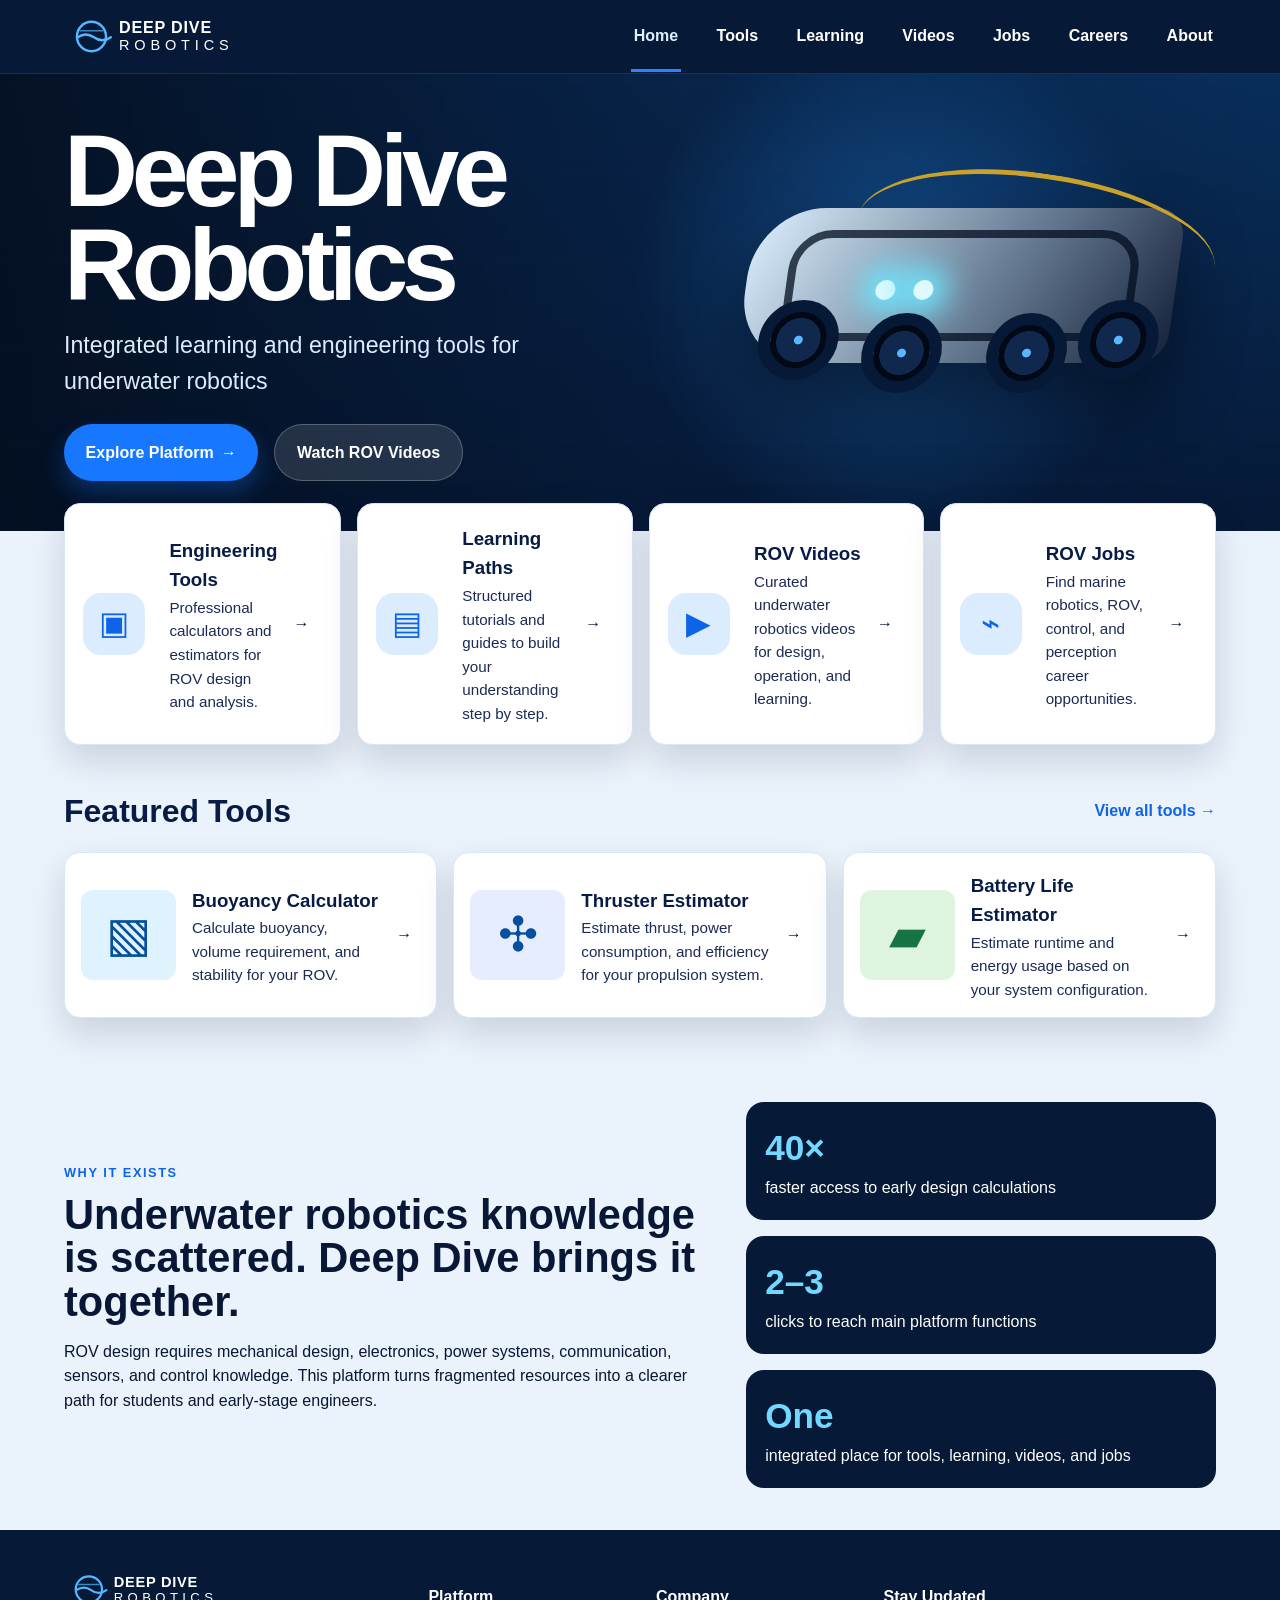
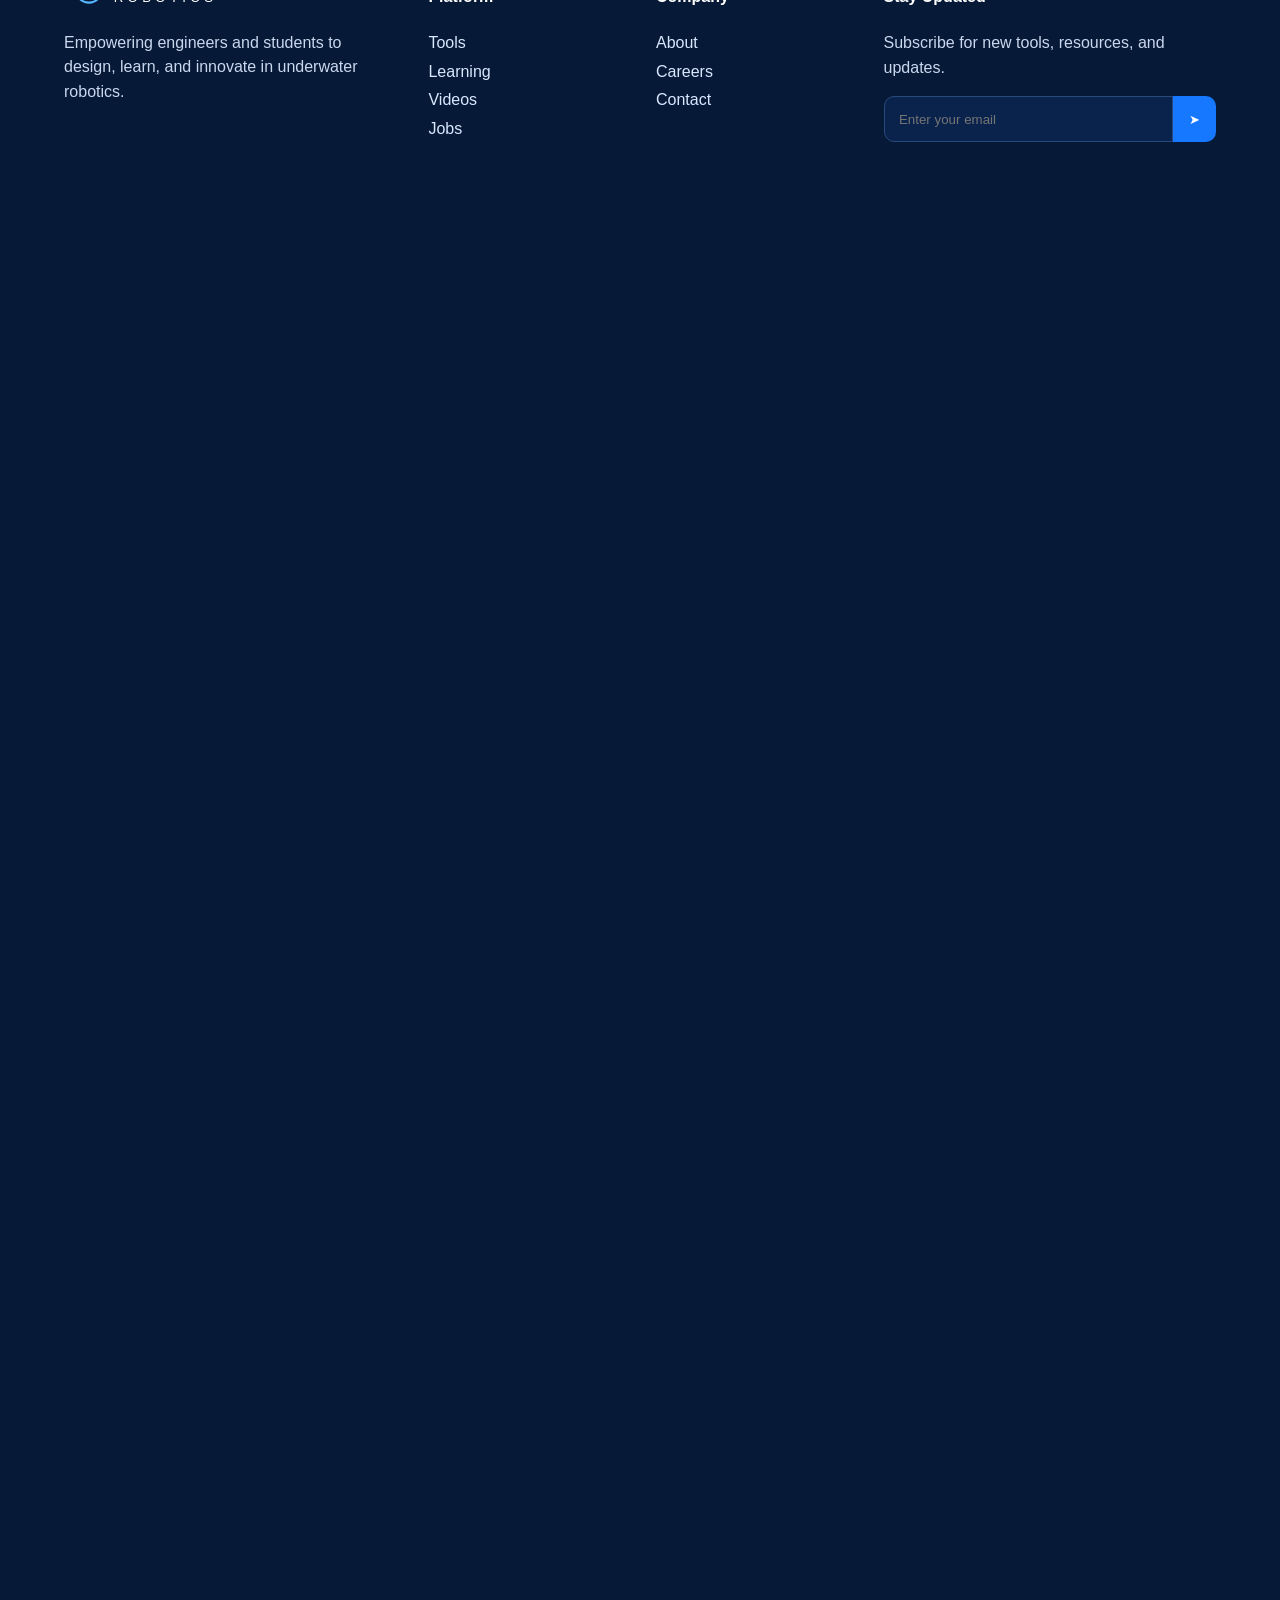
==== commit 3e608630: "Add files via upload" ====
--- a/index.html
+++ b/index.html
@@ -12,7 +12,7 @@
 
   <nav class="topbar">
     <a class="brand" href="index.html" aria-label="Deep Dive Robotics home">
-      <img src="assets/deepdive-logo.svg" alt="Deep Dive Robotics logo" />
+      <img src="deepdive-logo.svg" alt="Deep Dive Robotics logo" />
     </a>
     <button class="nav-toggle" aria-label="Toggle menu">☰</button>
     <ul class="nav-menu">
@@ -112,7 +112,7 @@
 
   <footer class="site-footer">
     <div>
-      <img src="assets/deepdive-logo.svg" alt="Deep Dive Robotics logo" />
+      <img src="deepdive-logo.svg" alt="Deep Dive Robotics logo" />
       <p>Empowering engineers and students to design, learn, and innovate in underwater robotics.</p>
     </div>
     <div><h4>Platform</h4><a href="tools.html">Tools</a><a href="learning.html">Learning</a><a href="videos.html">Videos</a><a href="jobs.html">Jobs</a></div>
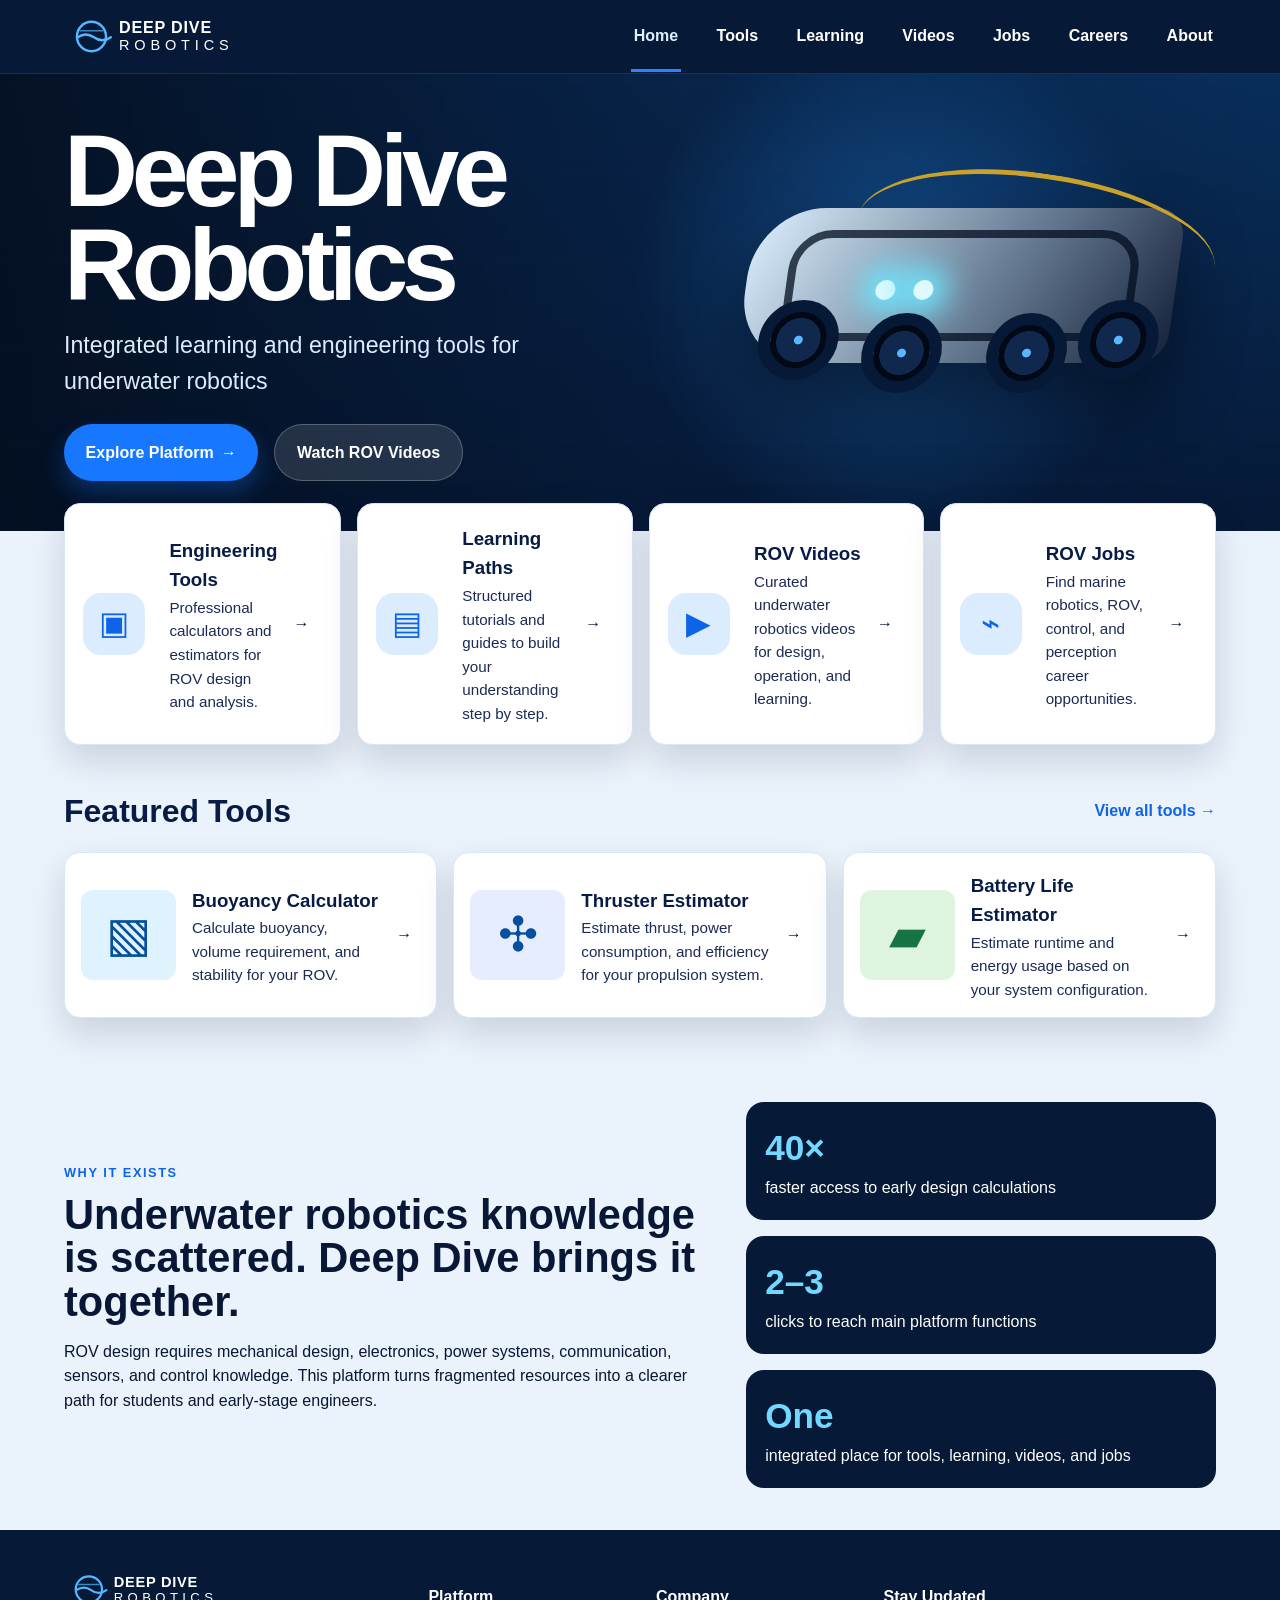
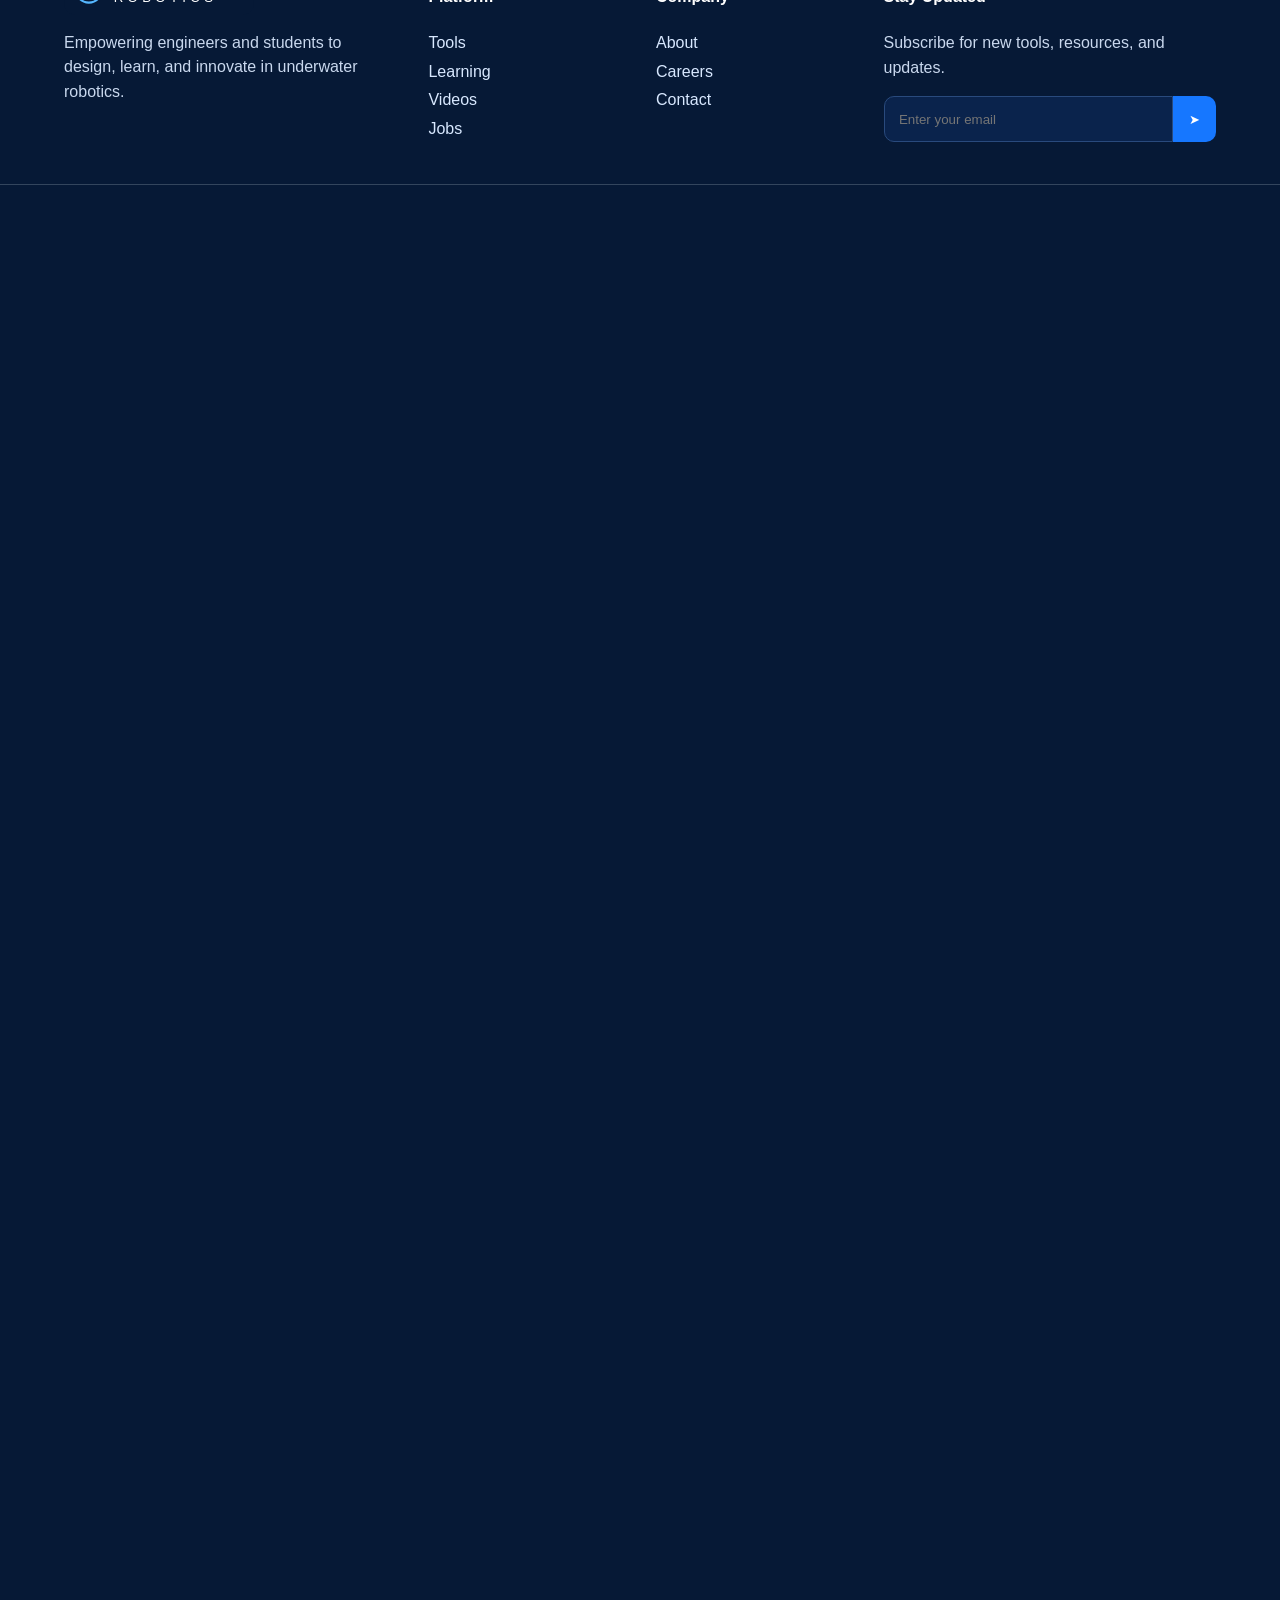
==== commit 97e91d2e: "Add files via upload" ====
--- a/index.html
+++ b/index.html
@@ -117,7 +117,7 @@
     </div>
     <div><h4>Platform</h4><a href="tools.html">Tools</a><a href="learning.html">Learning</a><a href="videos.html">Videos</a><a href="jobs.html">Jobs</a></div>
     <div><h4>Company</h4><a href="about.html">About</a><a href="careers.html">Careers</a><a href="careers.html#apply">Contact</a></div>
-    <div><h4>Stay Updated</h4><p>Subscribe for new tools, resources, and updates.</p><div class="subscribe"><input placeholder="Enter your email" /><button>➤</button></div></div>
+    <div><h4>Stay Updated</h4><p>Subscribe for new tools, resources, and updates.</p><form class="subscribe subscribe-form"><input type="email" name="email" placeholder="Enter your email" required /><button type="submit">➤</button></form><p class="subscribe-message"></p></div>
   </footer>
 
   <script src="script.js"></script>
--- a/style.css
+++ b/style.css
@@ -1 +1,4 @@
-*{box-sizing:border-box} :root{--navy:#061936;--navy2:#092759;--blue:#0e64e8;--sky:#69bfff;--ice:#eef6ff;--card:#fff;--text:#071735;--muted:#5d6a83;--line:#d9e6f7;--shadow:0 15px 35px rgba(5,24,55,.15)} body{margin:0;background:#eaf2fb;color:var(--text);font-family:Inter,Arial,Helvetica,sans-serif;line-height:1.55} a{text-decoration:none;color:inherit} img{max-width:100%;display:block}.page-transition{position:fixed;inset:0;background:var(--navy);z-index:999;transform:translateY(100%);pointer-events:none}.page-transition.active{animation:pageSlide .48s ease both}@keyframes pageSlide{0%{transform:translateY(100%)}45%{transform:translateY(0)}100%{transform:translateY(-100%)}}body{animation:fadeIn .55s ease both}@keyframes fadeIn{from{opacity:0;transform:translateY(10px)}to{opacity:1;transform:none}}.topbar{height:74px;background:#061936;display:flex;align-items:center;justify-content:space-between;padding:0 5vw;position:sticky;top:0;z-index:50;border-bottom:1px solid rgba(255,255,255,.1)}.brand img{width:210px;height:auto}.nav-menu{display:flex;align-items:center;gap:2rem;list-style:none;margin:0;padding:0}.nav-menu a{color:white;font-weight:700;padding:1.55rem .2rem;border-bottom:3px solid transparent}.nav-menu a.active,.nav-menu a:hover{border-color:#2d83ff;color:#d9f2ff}.nav-toggle{display:none;background:none;border:0;color:white;font-size:2rem}.hero-ui{min-height:430px;background:radial-gradient(circle at 70% 45%,rgba(36,130,225,.42),transparent 28%),linear-gradient(90deg,rgba(4,15,33,.95),rgba(6,25,54,.75),rgba(6,25,54,.45)),linear-gradient(180deg,#0b3f78,#061936);position:relative;overflow:hidden;display:grid;grid-template-columns:1fr 1fr;align-items:center;padding:50px 5vw;color:white}.hero-ui:before{content:"";position:absolute;inset:0;background:repeating-linear-gradient(0deg,rgba(255,255,255,.04),rgba(255,255,255,.04) 1px,transparent 1px,transparent 90px);opacity:.25}.hero-text{position:relative;z-index:2}.hero-text h1{font-size:clamp(4rem,8vw,7.5rem);line-height:.92;margin:0 0 1rem;letter-spacing:-.06em}.hero-text p{font-size:1.45rem;max-width:560px;color:#dcecff;margin:0 0 1.5rem}.hero-actions{display:flex;gap:1rem;flex-wrap:wrap}.btn{display:inline-flex;align-items:center;justify-content:center;gap:.45rem;border:0;border-radius:999px;padding:.95rem 1.35rem;font-weight:800;cursor:pointer}.btn.primary{background:#1777ff;color:white;box-shadow:0 12px 25px rgba(23,119,255,.3)}.btn.ghost{background:rgba(255,255,255,.12);color:white;border:1px solid rgba(255,255,255,.24)}.rov-visual{position:relative;height:300px;z-index:1}.rov-body{position:absolute;right:7%;top:55px;width:430px;height:155px;background:linear-gradient(120deg,#dcefff,#6a7f96 55%,#15213a);border-radius:70px 30px 30px 70px;box-shadow:0 35px 70px rgba(0,0,0,.45);transform:skewX(-8deg)}.rov-body:before{content:"";position:absolute;inset:22px 40px;border:8px solid rgba(2,13,30,.75);border-radius:40px}.thruster{position:absolute;width:80px;height:80px;border-radius:50%;border:12px solid #061936;background:radial-gradient(circle,#5ab7ff 0 10%,#10284e 12% 55%,#020916 56%)}.t1{left:20px;top:92px}.t2{left:125px;top:105px}.t3{right:100px;top:105px}.t4{right:10px;top:92px}.light{position:absolute;width:20px;height:20px;background:#dffaff;border-radius:50%;box-shadow:0 0 30px 14px #6de7ff}.one{left:130px;top:72px}.two{left:168px;top:72px}.cable{position:absolute;right:0;top:20px;width:360px;height:140px;border-top:5px solid #c9a12b;border-radius:50%;transform:rotate(8deg)}.quick-cards{display:grid;grid-template-columns:repeat(4,1fr);gap:1rem;margin:-28px 5vw 0;position:relative;z-index:3}.quick-card,.tool-preview,.calculator-card,.learning-card,.job-card,.video-card,.founder-card,.apply,.about-story section,.career-story,.positions{background:white;border:1px solid var(--line);border-radius:16px;box-shadow:var(--shadow)}.quick-card{display:grid;grid-template-columns:70px 1fr 28px;gap:1rem;align-items:center;padding:1.15rem}.quick-icon{width:62px;height:62px;border-radius:18px;background:#dcecff;color:var(--blue);display:grid;place-items:center;font-size:2rem}.quick-card h3,.tool-preview h3{margin:.1rem 0;color:#071b46}.quick-card p,.tool-preview p{margin:0;color:#1b2b55;font-size:.95rem}.featured,.home-story,.tool-page,.content-grid,.video-page,.jobs-page,.careers-layout,.about-story{padding:42px 5vw}.section-title-row{display:flex;align-items:center;justify-content:space-between;margin-bottom:1rem}.section-title-row h2{font-size:2rem;margin:0;color:#071b46}.section-title-row a{color:#0e64e8;font-weight:800}.tool-preview-grid{display:grid;grid-template-columns:repeat(3,1fr);gap:1rem}.tool-preview{display:grid;grid-template-columns:95px 1fr 24px;gap:1rem;align-items:center;padding:1rem}.tool-art{height:90px;border-radius:12px;display:grid;place-items:center;font-size:3rem}.buoy{background:#dff3ff;color:#064f9f}.thr{background:#e5edff;color:#064f9f}.batt{background:#def4df;color:#167343}.home-story{display:grid;grid-template-columns:1.4fr 1fr;gap:1.5rem;align-items:center}.home-story h2{font-size:2.6rem;line-height:1.05;margin:.5rem 0}.mini-label{display:inline-block;color:#0e64e8;text-transform:uppercase;font-weight:900;letter-spacing:.12em;font-size:.8rem}.metric-boxes{display:grid;gap:1rem}.metric-boxes div{background:#061936;color:white;border-radius:18px;padding:1.2rem}.metric-boxes strong{display:block;font-size:2.2rem;color:#72d8ff}.site-footer{background:#061936;color:white;display:grid;grid-template-columns:1.7fr 1fr 1fr 1.7fr;gap:2rem;padding:34px 5vw}.site-footer img{width:190px}.site-footer a{display:block;color:#d8e8ff;margin:.25rem 0}.site-footer p{color:#c9d8ee}.subscribe{display:flex}.subscribe input{flex:1;background:#0a234c;color:white;border:1px solid #294a7d;border-radius:10px 0 0 10px;padding:.9rem}.subscribe button{border:0;background:#1677ff;color:white;border-radius:0 10px 10px 0;padding:0 1rem}.page-hero.clean{padding:70px 5vw 45px;background:linear-gradient(135deg,#061936,#0b3974);color:white}.page-hero h1{font-size:clamp(2.8rem,6vw,5rem);line-height:.95;margin:.3rem 0}.page-hero p{font-size:1.2rem;max-width:760px;color:#dcecff}.tool-page{display:grid;gap:1.3rem}.calculator-card{display:grid;grid-template-columns:1.1fr 1.2fr 1.1fr;gap:1.2rem;padding:1.25rem;align-items:center}.calc-icon{width:72px;height:72px;border-radius:22px;background:#e3f5ff;color:#0e64e8;display:grid;place-items:center;font-size:2.4rem;margin-bottom:1rem}.calc-info h2{margin:0}.calc-info p{color:var(--muted)}.calc-form{display:grid;grid-template-columns:repeat(2,1fr);gap:.8rem}.calc-form label{font-weight:800;color:#24324a;font-size:.92rem}.calc-form input,.calc-form select,.filter-panel input,.filter-panel select,.video-search-panel input,.apply input,.apply select,.apply textarea{width:100%;margin-top:.35rem;border:1px solid var(--line);border-radius:12px;padding:.8rem;font:inherit}.calc-result{background:#061936;color:white;border-radius:16px;padding:1rem;min-height:120px;font-weight:700}.content-grid{display:grid;grid-template-columns:repeat(2,1fr);gap:1rem}.learning-card{padding:1.4rem}.learning-card span{color:#0e64e8;font-weight:900}.learning-card h2{margin:.5rem 0}.video-search-panel{margin-bottom:1rem}.video-grid,.job-grid,.position-grid{display:grid;grid-template-columns:repeat(3,1fr);gap:1rem}.video-card{overflow:hidden}.video-thumb{height:170px;background:linear-gradient(135deg,#061936,#0e64e8);display:grid;place-items:center;color:white;font-size:3rem}.video-card div:last-child{padding:1rem}.video-card h3{margin:.2rem 0}.video-card p,.job-card p{color:var(--muted)}.filter-panel{display:grid;grid-template-columns:2fr 1fr 1fr 1fr 1fr;gap:.8rem;background:white;padding:1rem;border-radius:16px;box-shadow:var(--shadow);border:1px solid var(--line);margin-bottom:1rem}.result-count{font-weight:800;color:#32425f}.job-card{padding:1.1rem}.tag{display:inline-block;background:#e6f3ff;color:#085bae;border-radius:999px;padding:.25rem .6rem;margin:.2rem;font-weight:800;font-size:.8rem}.career-story{padding:1.4rem;display:grid;grid-template-columns:1.3fr 360px;gap:2rem}.founder-card{padding:1rem;text-align:center}.founder-card img{border-radius:16px;aspect-ratio:3/4;object-fit:cover;width:100%}.positions,.apply{padding:1.4rem;margin-top:1.2rem}.position-grid article{background:#f4f8ff;padding:1rem;border-radius:14px}.apply form{display:grid;gap:.8rem;max-width:700px}.about-hero{padding:70px 5vw;background:linear-gradient(135deg,#061936,#0b3974);color:white;display:grid;grid-template-columns:1.2fr 330px;gap:2rem;align-items:center}.about-hero img{border-radius:24px;box-shadow:var(--shadow);aspect-ratio:3/4;object-fit:cover}.about-story{display:grid;gap:1rem}.about-story section{padding:1.6rem}.quote-box{background:#061936!important;color:white!important}.quote-box h2{color:white}.quote-box p{font-size:1.4rem;color:#dcecff}@media(max-width:980px){.nav-toggle{display:block}.nav-menu{display:none;position:absolute;top:74px;left:0;right:0;background:#061936;flex-direction:column;align-items:stretch;padding:1rem 5vw;gap:.2rem}.nav-menu.open{display:flex}.nav-menu a{display:block;padding:.8rem 0}.hero-ui,.home-story,.calculator-card,.career-story,.about-hero,.site-footer{grid-template-columns:1fr}.quick-cards,.tool-preview-grid,.video-grid,.job-grid,.content-grid,.position-grid{grid-template-columns:1fr}.filter-panel,.calc-form{grid-template-columns:1fr}.rov-visual{display:none}.hero-text h1{font-size:4rem}.brand img{width:180px}}+*{box-sizing:border-box} :root{--navy:#061936;--navy2:#092759;--blue:#0e64e8;--sky:#69bfff;--ice:#eef6ff;--card:#fff;--text:#071735;--muted:#5d6a83;--line:#d9e6f7;--shadow:0 15px 35px rgba(5,24,55,.15)} body{margin:0;background:#eaf2fb;color:var(--text);font-family:Inter,Arial,Helvetica,sans-serif;line-height:1.55} a{text-decoration:none;color:inherit} img{max-width:100%;display:block}.page-transition{position:fixed;inset:0;background:var(--navy);z-index:999;transform:translateY(100%);pointer-events:none}.page-transition.active{animation:pageSlide .48s ease both}@keyframes pageSlide{0%{transform:translateY(100%)}45%{transform:translateY(0)}100%{transform:translateY(-100%)}}body{animation:fadeIn .55s ease both}@keyframes fadeIn{from{opacity:0;transform:translateY(10px)}to{opacity:1;transform:none}}.topbar{height:74px;background:#061936;display:flex;align-items:center;justify-content:space-between;padding:0 5vw;position:sticky;top:0;z-index:50;border-bottom:1px solid rgba(255,255,255,.1)}.brand img{width:210px;height:auto}.nav-menu{display:flex;align-items:center;gap:2rem;list-style:none;margin:0;padding:0}.nav-menu a{color:white;font-weight:700;padding:1.55rem .2rem;border-bottom:3px solid transparent}.nav-menu a.active,.nav-menu a:hover{border-color:#2d83ff;color:#d9f2ff}.nav-toggle{display:none;background:none;border:0;color:white;font-size:2rem}.hero-ui{min-height:430px;background:radial-gradient(circle at 70% 45%,rgba(36,130,225,.42),transparent 28%),linear-gradient(90deg,rgba(4,15,33,.95),rgba(6,25,54,.75),rgba(6,25,54,.45)),linear-gradient(180deg,#0b3f78,#061936);position:relative;overflow:hidden;display:grid;grid-template-columns:1fr 1fr;align-items:center;padding:50px 5vw;color:white}.hero-ui:before{content:"";position:absolute;inset:0;background:repeating-linear-gradient(0deg,rgba(255,255,255,.04),rgba(255,255,255,.04) 1px,transparent 1px,transparent 90px);opacity:.25}.hero-text{position:relative;z-index:2}.hero-text h1{font-size:clamp(4rem,8vw,7.5rem);line-height:.92;margin:0 0 1rem;letter-spacing:-.06em}.hero-text p{font-size:1.45rem;max-width:560px;color:#dcecff;margin:0 0 1.5rem}.hero-actions{display:flex;gap:1rem;flex-wrap:wrap}.btn{display:inline-flex;align-items:center;justify-content:center;gap:.45rem;border:0;border-radius:999px;padding:.95rem 1.35rem;font-weight:800;cursor:pointer}.btn.primary{background:#1777ff;color:white;box-shadow:0 12px 25px rgba(23,119,255,.3)}.btn.ghost{background:rgba(255,255,255,.12);color:white;border:1px solid rgba(255,255,255,.24)}.rov-visual{position:relative;height:300px;z-index:1}.rov-body{position:absolute;right:7%;top:55px;width:430px;height:155px;background:linear-gradient(120deg,#dcefff,#6a7f96 55%,#15213a);border-radius:70px 30px 30px 70px;box-shadow:0 35px 70px rgba(0,0,0,.45);transform:skewX(-8deg)}.rov-body:before{content:"";position:absolute;inset:22px 40px;border:8px solid rgba(2,13,30,.75);border-radius:40px}.thruster{position:absolute;width:80px;height:80px;border-radius:50%;border:12px solid #061936;background:radial-gradient(circle,#5ab7ff 0 10%,#10284e 12% 55%,#020916 56%)}.t1{left:20px;top:92px}.t2{left:125px;top:105px}.t3{right:100px;top:105px}.t4{right:10px;top:92px}.light{position:absolute;width:20px;height:20px;background:#dffaff;border-radius:50%;box-shadow:0 0 30px 14px #6de7ff}.one{left:130px;top:72px}.two{left:168px;top:72px}.cable{position:absolute;right:0;top:20px;width:360px;height:140px;border-top:5px solid #c9a12b;border-radius:50%;transform:rotate(8deg)}.quick-cards{display:grid;grid-template-columns:repeat(4,1fr);gap:1rem;margin:-28px 5vw 0;position:relative;z-index:3}.quick-card,.tool-preview,.calculator-card,.learning-card,.job-card,.video-card,.founder-card,.apply,.about-story section,.career-story,.positions{background:white;border:1px solid var(--line);border-radius:16px;box-shadow:var(--shadow)}.quick-card{display:grid;grid-template-columns:70px 1fr 28px;gap:1rem;align-items:center;padding:1.15rem}.quick-icon{width:62px;height:62px;border-radius:18px;background:#dcecff;color:var(--blue);display:grid;place-items:center;font-size:2rem}.quick-card h3,.tool-preview h3{margin:.1rem 0;color:#071b46}.quick-card p,.tool-preview p{margin:0;color:#1b2b55;font-size:.95rem}.featured,.home-story,.tool-page,.content-grid,.video-page,.jobs-page,.careers-layout,.about-story{padding:42px 5vw}.section-title-row{display:flex;align-items:center;justify-content:space-between;margin-bottom:1rem}.section-title-row h2{font-size:2rem;margin:0;color:#071b46}.section-title-row a{color:#0e64e8;font-weight:800}.tool-preview-grid{display:grid;grid-template-columns:repeat(3,1fr);gap:1rem}.tool-preview{display:grid;grid-template-columns:95px 1fr 24px;gap:1rem;align-items:center;padding:1rem}.tool-art{height:90px;border-radius:12px;display:grid;place-items:center;font-size:3rem}.buoy{background:#dff3ff;color:#064f9f}.thr{background:#e5edff;color:#064f9f}.batt{background:#def4df;color:#167343}.home-story{display:grid;grid-template-columns:1.4fr 1fr;gap:1.5rem;align-items:center}.home-story h2{font-size:2.6rem;line-height:1.05;margin:.5rem 0}.mini-label{display:inline-block;color:#0e64e8;text-transform:uppercase;font-weight:900;letter-spacing:.12em;font-size:.8rem}.metric-boxes{display:grid;gap:1rem}.metric-boxes div{background:#061936;color:white;border-radius:18px;padding:1.2rem}.metric-boxes strong{display:block;font-size:2.2rem;color:#72d8ff}.site-footer{background:#061936;color:white;display:grid;grid-template-columns:1.7fr 1fr 1fr 1.7fr;gap:2rem;padding:34px 5vw}.site-footer img{width:190px}.site-footer a{display:block;color:#d8e8ff;margin:.25rem 0}.site-footer p{color:#c9d8ee}.subscribe{display:flex}.subscribe input{flex:1;background:#0a234c;color:white;border:1px solid #294a7d;border-radius:10px 0 0 10px;padding:.9rem}.subscribe button{border:0;background:#1677ff;color:white;border-radius:0 10px 10px 0;padding:0 1rem}.page-hero.clean{padding:70px 5vw 45px;background:linear-gradient(135deg,#061936,#0b3974);color:white}.page-hero h1{font-size:clamp(2.8rem,6vw,5rem);line-height:.95;margin:.3rem 0}.page-hero p{font-size:1.2rem;max-width:760px;color:#dcecff}.tool-page{display:grid;gap:1.3rem}.calculator-card{display:grid;grid-template-columns:1.1fr 1.2fr 1.1fr;gap:1.2rem;padding:1.25rem;align-items:center}.calc-icon{width:72px;height:72px;border-radius:22px;background:#e3f5ff;color:#0e64e8;display:grid;place-items:center;font-size:2.4rem;margin-bottom:1rem}.calc-info h2{margin:0}.calc-info p{color:var(--muted)}.calc-form{display:grid;grid-template-columns:repeat(2,1fr);gap:.8rem}.calc-form label{font-weight:800;color:#24324a;font-size:.92rem}.calc-form input,.calc-form select,.filter-panel input,.filter-panel select,.video-search-panel input,.apply input,.apply select,.apply textarea{width:100%;margin-top:.35rem;border:1px solid var(--line);border-radius:12px;padding:.8rem;font:inherit}.calc-result{background:#061936;color:white;border-radius:16px;padding:1rem;min-height:120px;font-weight:700}.content-grid{display:grid;grid-template-columns:repeat(2,1fr);gap:1rem}.learning-card{padding:1.4rem}.learning-card span{color:#0e64e8;font-weight:900}.learning-card h2{margin:.5rem 0}.video-search-panel{margin-bottom:1rem}.video-grid,.job-grid,.position-grid{display:grid;grid-template-columns:repeat(3,1fr);gap:1rem}.video-card{overflow:hidden}.video-thumb{height:170px;background:linear-gradient(135deg,#061936,#0e64e8);display:grid;place-items:center;color:white;font-size:3rem}.video-card div:last-child{padding:1rem}.video-card h3{margin:.2rem 0}.video-card p,.job-card p{color:var(--muted)}.filter-panel{display:grid;grid-template-columns:2fr 1fr 1fr 1fr 1fr;gap:.8rem;background:white;padding:1rem;border-radius:16px;box-shadow:var(--shadow);border:1px solid var(--line);margin-bottom:1rem}.result-count{font-weight:800;color:#32425f}.job-card{padding:1.1rem}.tag{display:inline-block;background:#e6f3ff;color:#085bae;border-radius:999px;padding:.25rem .6rem;margin:.2rem;font-weight:800;font-size:.8rem}.career-story{padding:1.4rem;display:grid;grid-template-columns:1.3fr 360px;gap:2rem}.founder-card{padding:1rem;text-align:center}.founder-card img{border-radius:16px;aspect-ratio:3/4;object-fit:cover;width:100%}.positions,.apply{padding:1.4rem;margin-top:1.2rem}.position-grid article{background:#f4f8ff;padding:1rem;border-radius:14px}.apply form{display:grid;gap:.8rem;max-width:700px}.about-hero{padding:70px 5vw;background:linear-gradient(135deg,#061936,#0b3974);color:white;display:grid;grid-template-columns:1.2fr 330px;gap:2rem;align-items:center}.about-hero img{border-radius:24px;box-shadow:var(--shadow);aspect-ratio:3/4;object-fit:cover}.about-story{display:grid;gap:1rem}.about-story section{padding:1.6rem}.quote-box{background:#061936!important;color:white!important}.quote-box h2{color:white}.quote-box p{font-size:1.4rem;color:#dcecff}@media(max-width:980px){.nav-toggle{display:block}.nav-menu{display:none;position:absolute;top:74px;left:0;right:0;background:#061936;flex-direction:column;align-items:stretch;padding:1rem 5vw;gap:.2rem}.nav-menu.open{display:flex}.nav-menu a{display:block;padding:.8rem 0}.hero-ui,.home-story,.calculator-card,.career-story,.about-hero,.site-footer{grid-template-columns:1fr}.quick-cards,.tool-preview-grid,.video-grid,.job-grid,.content-grid,.position-grid{grid-template-columns:1fr}.filter-panel,.calc-form{grid-template-columns:1fr}.rov-visual{display:none}.hero-text h1{font-size:4rem}.brand img{width:180px}}
+.work-values{display:flex;flex-wrap:wrap;gap:.55rem;margin-top:1rem}.work-values span{background:#e6f3ff;color:#085bae;border-radius:999px;padding:.45rem .75rem;font-weight:800}
+.position-grid.detailed{grid-template-columns:repeat(2,1fr)}.position-grid.detailed article p{color:#4f5f78}.subscribe-message{font-size:.9rem;color:#bdefff;margin:.5rem 0 0}
+@media(max-width:980px){.position-grid.detailed{grid-template-columns:1fr}}
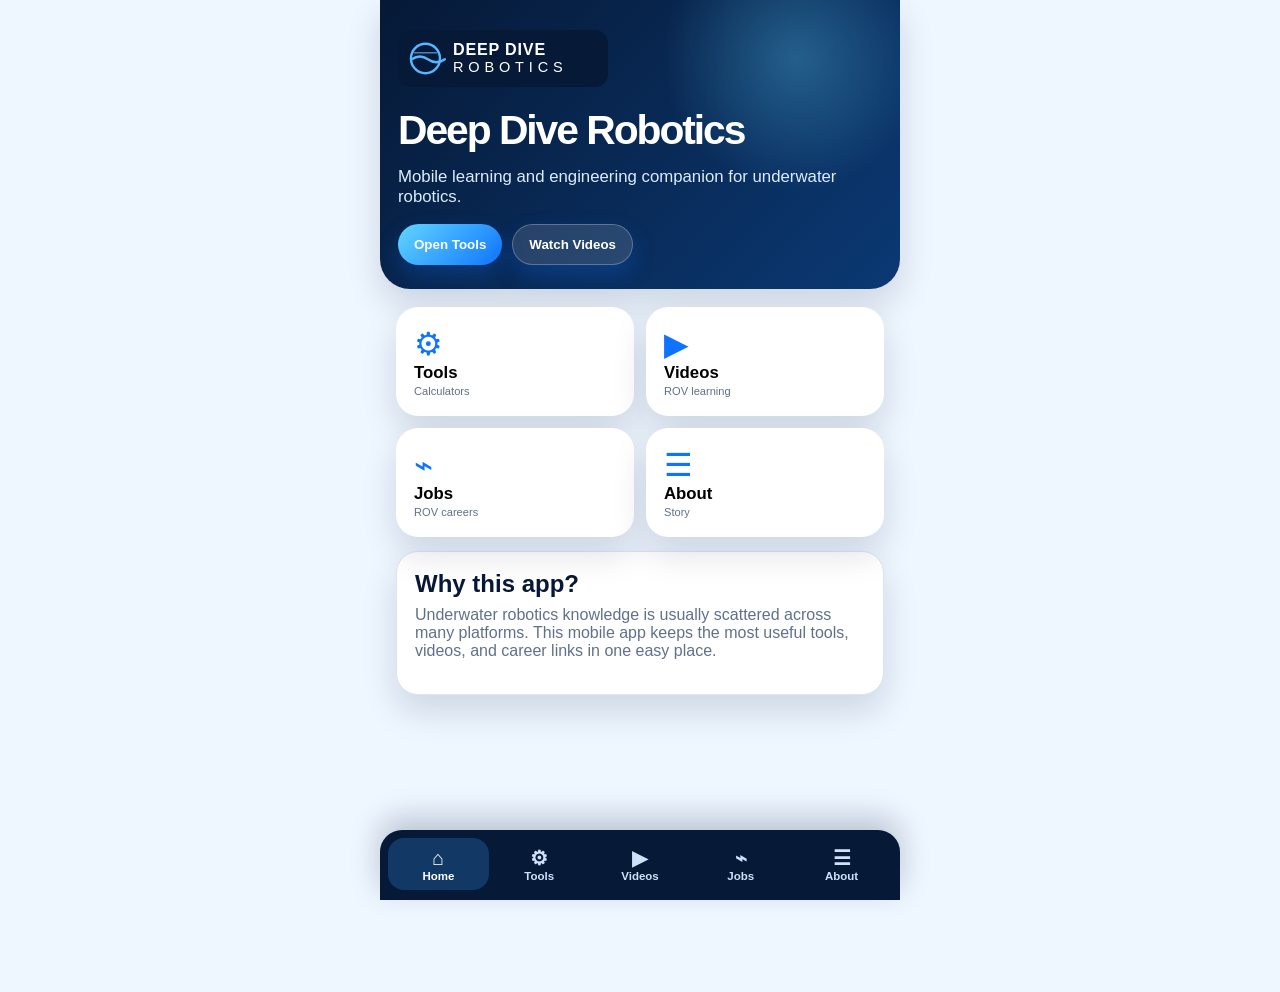
==== commit 7eb65ae5: "Add mobile app version" ====
--- a/index.html
+++ b/index.html
@@ -3,123 +3,161 @@
 <head>
   <meta charset="UTF-8" />
   <meta name="viewport" content="width=device-width, initial-scale=1.0" />
-  <title>Deep Dive Robotics</title>
-  <meta name="description" content="Integrated learning and engineering tools for underwater robotics." />
-  <link rel="stylesheet" href="style.css" />
+
+  <title>Deep Dive Robotics App</title>
+  <meta name="description" content="Mobile app version of Deep Dive Robotics platform." />
+  <meta name="theme-color" content="#061936" />
+  <link rel="manifest" href="manifest.json" />
+  <link rel="apple-touch-icon" href="deepdive-logo.svg" />
+  <link rel="stylesheet" href="app.css" />
 </head>
-<body data-page="home">
-  <div class="page-transition"></div>
+<body>
+  <main class="app-shell">
+    <section class="screen active" id="home">
+      <div class="hero-card">
+        <img class="app-logo" src="deepdive-logo.svg" alt="Deep Dive Robotics logo" />
+        <h1>Deep Dive Robotics</h1>
+        <p>Mobile learning and engineering companion for underwater robotics.</p>
+        <div class="hero-buttons">
+          <button class="pill" data-go="tools">Open Tools</button>
+          <button class="pill secondary" data-go="videos">Watch Videos</button>
+        </div>
+      </div>
 
-  <nav class="topbar">
-    <a class="brand" href="index.html" aria-label="Deep Dive Robotics home">
-      <img src="deepdive-logo.svg" alt="Deep Dive Robotics logo" />
-    </a>
-    <button class="nav-toggle" aria-label="Toggle menu">☰</button>
-    <ul class="nav-menu">
-      <li><a class="active" href="index.html">Home</a></li>
-      <li><a href="tools.html">Tools</a></li>
-      <li><a href="learning.html">Learning</a></li>
-      <li><a href="videos.html">Videos</a></li>
-      <li><a href="jobs.html">Jobs</a></li>
-      <li><a href="careers.html">Careers</a></li>
-      <li><a href="about.html">About</a></li>
-    </ul>
-  </nav>
+      <div class="quick-grid">
+        <button class="quick-tile" data-go="tools"><span>⚙</span><b>Tools</b><small>Calculators</small></button>
+        <button class="quick-tile" data-go="videos"><span>▶</span><b>Videos</b><small>ROV learning</small></button>
+        <button class="quick-tile" data-go="jobs"><span>⌁</span><b>Jobs</b><small>ROV careers</small></button>
+        <button class="quick-tile" data-go="about"><span>☰</span><b>About</b><small>Story</small></button>
+      </div>
 
-  <header class="hero-ui">
-    <div class="hero-text">
-      <h1>Deep Dive<br />Robotics</h1>
-      <p>Integrated learning and engineering tools for underwater robotics</p>
-      <div class="hero-actions">
-        <a class="btn primary" href="tools.html">Explore Platform <span>→</span></a>
-        <a class="btn ghost" href="videos.html">Watch ROV Videos</a>
-      </div>
-    </div>
-    <div class="rov-visual" aria-hidden="true">
-      <div class="rov-body">
-        <span class="light one"></span>
-        <span class="light two"></span>
-        <span class="thruster t1"></span>
-        <span class="thruster t2"></span>
-        <span class="thruster t3"></span>
-        <span class="thruster t4"></span>
-      </div>
-      <div class="cable"></div>
-    </div>
-  </header>
-
-  <main>
-    <section class="quick-cards">
-      <a class="quick-card" href="tools.html">
-        <div class="quick-icon">▣</div>
-        <div><h3>Engineering Tools</h3><p>Professional calculators and estimators for ROV design and analysis.</p></div>
-        <span>→</span>
-      </a>
-      <a class="quick-card" href="learning.html">
-        <div class="quick-icon">▤</div>
-        <div><h3>Learning Paths</h3><p>Structured tutorials and guides to build your understanding step by step.</p></div>
-        <span>→</span>
-      </a>
-      <a class="quick-card" href="videos.html">
-        <div class="quick-icon">▶</div>
-        <div><h3>ROV Videos</h3><p>Curated underwater robotics videos for design, operation, and learning.</p></div>
-        <span>→</span>
-      </a>
-      <a class="quick-card" href="jobs.html">
-        <div class="quick-icon">⌁</div>
-        <div><h3>ROV Jobs</h3><p>Find marine robotics, ROV, control, and perception career opportunities.</p></div>
-        <span>→</span>
-      </a>
+      <article class="info-card">
+        <h2>Why this app?</h2>
+        <p>Underwater robotics knowledge is usually scattered across many platforms. This mobile app keeps the most useful tools, videos, and career links in one easy place.</p>
+      </article>
     </section>
 
-    <section class="featured">
-      <div class="section-title-row">
-        <h2>Featured Tools</h2>
-        <a href="tools.html">View all tools →</a>
-      </div>
-      <div class="tool-preview-grid">
-        <a class="tool-preview" href="tools.html#buoyancy">
-          <div class="tool-art buoy">▧</div>
-          <div><h3>Buoyancy Calculator</h3><p>Calculate buoyancy, volume requirement, and stability for your ROV.</p></div>
-          <span>→</span>
-        </a>
-        <a class="tool-preview" href="tools.html#thruster">
-          <div class="tool-art thr">✣</div>
-          <div><h3>Thruster Estimator</h3><p>Estimate thrust, power consumption, and efficiency for your propulsion system.</p></div>
-          <span>→</span>
-        </a>
-        <a class="tool-preview" href="tools.html#battery">
-          <div class="tool-art batt">▰</div>
-          <div><h3>Battery Life Estimator</h3><p>Estimate runtime and energy usage based on your system configuration.</p></div>
-          <span>→</span>
-        </a>
-      </div>
+    <section class="screen" id="tools">
+      <header class="screen-header"><h1>Engineering Tools</h1><p>Quick mobile calculators for early-stage ROV design.</p></header>
+
+      <article class="calc-card">
+        <h2>Buoyancy Calculator</h2>
+        <label>Water density (kg/m³)<input id="bDensity" type="number" value="1025"></label>
+        <label>Displaced volume (L)<input id="bVolume" type="number" value="12"></label>
+        <label>Vehicle mass (kg)<input id="bMass" type="number" value="11.5"></label>
+        <button class="action" id="calcBuoyancy">Calculate</button>
+        <div class="result" id="buoyancyResult">Result will appear here.</div>
+      </article>
+
+      <article class="calc-card">
+        <h2>Thruster Estimator</h2>
+        <label>Drag force (N)<input id="tDrag" type="number" value="45"></label>
+        <label>Number of thrusters<input id="tCount" type="number" value="4"></label>
+        <label>Safety factor<input id="tSafety" type="number" value="1.5" step="0.1"></label>
+        <button class="action" id="calcThruster">Calculate</button>
+        <div class="result" id="thrusterResult">Result will appear here.</div>
+      </article>
+
+      <article class="calc-card">
+        <h2>Battery Life Estimator</h2>
+        <label>Voltage (V)<input id="batVoltage" type="number" value="14.8" step="0.1"></label>
+        <label>Capacity (Ah)<input id="batCapacity" type="number" value="12" step="0.1"></label>
+        <label>Average power draw (W)<input id="batPower" type="number" value="90"></label>
+        <label>Usable capacity (%)<input id="batUsable" type="number" value="80"></label>
+        <button class="action" id="calcBattery">Calculate</button>
+        <div class="result" id="batteryResult">Result will appear here.</div>
+      </article>
+
+      <article class="calc-card">
+        <h2>Component Helper</h2>
+        <label>Mission type
+          <select id="missionType">
+            <option value="inspection">Inspection</option>
+            <option value="research">Research / Sampling</option>
+            <option value="competition">Student Competition</option>
+            <option value="mapping">Mapping / Survey</option>
+          </select>
+        </label>
+        <label>Operating depth (m)<input id="missionDepth" type="number" value="20"></label>
+        <button class="action" id="calcComponent">Recommend</button>
+        <div class="result" id="componentResult">Recommendation will appear here.</div>
+      </article>
     </section>
 
-    <section class="home-story">
-      <div>
-        <span class="mini-label">Why it exists</span>
-        <h2>Underwater robotics knowledge is scattered. Deep Dive brings it together.</h2>
-        <p>ROV design requires mechanical design, electronics, power systems, communication, sensors, and control knowledge. This platform turns fragmented resources into a clearer path for students and early-stage engineers.</p>
-      </div>
-      <div class="metric-boxes">
-        <div><strong>40×</strong><span>faster access to early design calculations</span></div>
-        <div><strong>2–3</strong><span>clicks to reach main platform functions</span></div>
-        <div><strong>One</strong><span>integrated place for tools, learning, videos, and jobs</span></div>
-      </div>
+    <section class="screen" id="videos">
+      <header class="screen-header"><h1>ROV Videos</h1><p>Direct video links for ROV build, thrusters, simulation, and careers.</p></header>
+      <input class="search" id="videoSearch" placeholder="Search videos..." />
+      <div id="videoList" class="list"></div>
+    </section>
+
+    <section class="screen" id="jobs">
+      <header class="screen-header"><h1>ROV Jobs</h1><p>Specific job links and live career boards for underwater robotics.</p></header>
+      <input class="search" id="jobSearch" placeholder="Search jobs..." />
+      <div id="jobList" class="list"></div>
+    </section>
+
+    <section class="screen" id="careers">
+      <header class="screen-header"><h1>Careers</h1><p>Join the DeepDive Technologies team.</p></header>
+      <article class="info-card">
+        <h2>Working Environment</h2>
+        <p>DeepDive Technologies is a collaborative, prototype-driven, and student-friendly environment. We turn complex underwater robotics topics into simple tools, videos, and learning paths.</p>
+        <div class="chips"><span>Collaborative</span><span>Creative</span><span>Engineering-focused</span><span>Research-based</span></div>
+      </article>
+      <article class="info-card">
+        <h2>Open Positions</h2>
+        <ul class="position-list">
+          <li><b>Frontend Developer Intern:</b> builds mobile UI and interactive calculators.</li>
+          <li><b>Robotics Content Research Intern:</b> prepares ROV/AUV learning content.</li>
+          <li><b>UI/UX Designer:</b> improves navigation, cards, and visual hierarchy.</li>
+          <li><b>ROV Tool Development Assistant:</b> improves calculator logic and examples.</li>
+        </ul>
+      </article>
+      <article class="info-card">
+        <h2>Apply</h2>
+        <input id="applyName" placeholder="Full name" />
+        <input id="applyEmail" type="email" placeholder="Email" />
+        <textarea id="applyMessage" rows="4" placeholder="Message"></textarea>
+        <button class="action" id="applyBtn">Submit Application</button>
+        <p class="success" id="applyStatus"></p>
+      </article>
+    </section>
+
+    <section class="screen" id="about">
+      <header class="screen-header"><h1>About</h1><p>The story behind Deep Dive Robotics.</p></header>
+      <article class="profile-card">
+        <img src="founder.jpg" alt="Founder photo" />
+        <h2>Aslı Gönül Ansen</h2>
+        <p>Founder, DeepDive Technologies<br>Mechatronics Engineering Department<br>Bahçeşehir University</p>
+      </article>
+      <article class="info-card">
+        <h2>My Story</h2>
+        <p>I created Deep Dive Robotics after seeing how difficult it can be for students to find practical underwater robotics information in one place. The platform connects tools, videos, career resources, and learning content for ROV and underwater robotics design.</p>
+      </article>
+      <article class="info-card subscribe-card">
+        <h2>Stay Updated</h2>
+        <p>Subscribe to receive weekly blog news and platform updates.</p>
+        <input id="subscribeEmail" type="email" placeholder="Enter your email" />
+        <button class="action" id="subscribeBtn">Subscribe</button>
+        <p class="success" id="subscribeStatus"></p>
+      </article>
     </section>
   </main>
 
-  <footer class="site-footer">
-    <div>
-      <img src="deepdive-logo.svg" alt="Deep Dive Robotics logo" />
-      <p>Empowering engineers and students to design, learn, and innovate in underwater robotics.</p>
-    </div>
-    <div><h4>Platform</h4><a href="tools.html">Tools</a><a href="learning.html">Learning</a><a href="videos.html">Videos</a><a href="jobs.html">Jobs</a></div>
-    <div><h4>Company</h4><a href="about.html">About</a><a href="careers.html">Careers</a><a href="careers.html#apply">Contact</a></div>
-    <div><h4>Stay Updated</h4><p>Subscribe for new tools, resources, and updates.</p><form class="subscribe subscribe-form"><input type="email" name="email" placeholder="Enter your email" required /><button type="submit">➤</button></form><p class="subscribe-message"></p></div>
-  </footer>
+  <nav class="bottom-nav">
+    <button class="active" data-go="home"><span>⌂</span><small>Home</small></button>
+    <button data-go="tools"><span>⚙</span><small>Tools</small></button>
+    <button data-go="videos"><span>▶</span><small>Videos</small></button>
+    <button data-go="jobs"><span>⌁</span><small>Jobs</small></button>
+    <button data-go="about"><span>☰</span><small>About</small></button>
+  </nav>
 
-  <script src="script.js"></script>
+  <script>
+    if ("serviceWorker" in navigator) {
+      window.addEventListener("load", () => {
+        navigator.serviceWorker.register("./sw.js");
+      });
+    }
+  </script>
+  <script src="app.js"></script>
 </body>
 </html>
--- a/app.css
+++ b/app.css
@@ -0,0 +1 @@
+*{box-sizing:border-box} :root{--navy:#061936;--blue:#0e74ff;--sky:#62d6ff;--bg:#eef6ff;--text:#071735;--muted:#61708a;--card:#fff;--line:#d9e6f7;--shadow:0 16px 35px rgba(4,22,50,.14)} body{margin:0;background:var(--bg);color:var(--text);font-family:Inter,Arial,Helvetica,sans-serif;padding-bottom:92px}.app-shell{max-width:520px;margin:0 auto;min-height:100vh}.screen{display:none;padding:18px 16px 28px;animation:slideIn .28s ease}.screen.active{display:block}@keyframes slideIn{from{opacity:0;transform:translateY(10px)}to{opacity:1;transform:none}}.hero-card{background:radial-gradient(circle at 80% 20%,rgba(98,214,255,.3),transparent 28%),linear-gradient(135deg,#061936,#0b3974);color:white;border-radius:0 0 30px 30px;margin:-18px -16px 18px;padding:30px 18px 24px;box-shadow:var(--shadow)}.app-logo{width:210px;margin-bottom:20px}.hero-card h1{font-size:2.55rem;line-height:.98;margin:0 0 10px;letter-spacing:-.05em}.hero-card p{color:#dcecff;font-size:1.05rem}.hero-buttons{display:flex;gap:10px;flex-wrap:wrap}.pill,.action{border:0;border-radius:999px;background:linear-gradient(135deg,var(--sky),var(--blue));color:white;font-weight:800;padding:12px 16px;box-shadow:0 10px 22px rgba(14,116,255,.25)}.pill.secondary{background:rgba(255,255,255,.13);border:1px solid rgba(255,255,255,.25)}.quick-grid{display:grid;grid-template-columns:repeat(2,1fr);gap:12px;margin-bottom:14px}.quick-tile,.info-card,.calc-card,.profile-card,.item-card{background:white;border:1px solid var(--line);border-radius:22px;box-shadow:var(--shadow)}.quick-tile{padding:18px;text-align:left;border:0}.quick-tile span{font-size:2rem;display:block;color:var(--blue)}.quick-tile b{display:block;font-size:1.05rem}.quick-tile small{color:var(--muted)}.info-card,.calc-card,.profile-card{padding:18px;margin-bottom:14px}.info-card h2,.calc-card h2,.screen-header h1{margin:0 0 8px}.info-card p,.screen-header p,.item-card p{color:var(--muted);margin-top:0}.screen-header{padding:12px 2px 16px}.screen-header h1{font-size:2.1rem;letter-spacing:-.04em}.calc-card label{display:block;margin:10px 0;font-weight:800;font-size:.92rem}input,select,textarea{width:100%;border:1px solid var(--line);border-radius:14px;padding:12px;margin-top:6px;font:inherit;background:#fbfdff}.result{background:#061936;color:white;border-radius:16px;padding:14px;margin-top:12px;font-weight:700}.search{margin-bottom:14px}.list{display:grid;gap:12px}.item-card{padding:16px}.item-card h2{font-size:1.12rem;margin:0 0 6px}.tag{display:inline-block;background:#e6f3ff;color:#085bae;border-radius:999px;padding:4px 8px;margin:2px;font-size:.75rem;font-weight:800}.open-link{display:inline-flex;margin-top:12px;border-radius:999px;background:var(--blue);color:white;padding:10px 13px;font-weight:800;text-decoration:none}.chips{display:flex;flex-wrap:wrap;gap:8px}.chips span{background:#e6f3ff;color:#085bae;border-radius:999px;padding:7px 10px;font-weight:800}.position-list{padding-left:18px;color:#34455f}.profile-card{text-align:center}.profile-card img{width:100%;max-height:430px;object-fit:cover;border-radius:18px}.success{color:#0a7b49;font-weight:800}.bottom-nav{position:fixed;left:50%;bottom:0;transform:translateX(-50%);width:min(520px,100%);background:#061936;display:grid;grid-template-columns:repeat(5,1fr);padding:8px 8px 10px;border-radius:22px 22px 0 0;box-shadow:0 -12px 30px rgba(4,22,50,.22);z-index:20}.bottom-nav button{background:transparent;border:0;color:#cfe1fa;border-radius:16px;padding:8px 4px;font-weight:800}.bottom-nav button.active{background:#123866;color:white}.bottom-nav span{font-size:1.25rem;display:block}.bottom-nav small{display:block;font-size:.72rem}
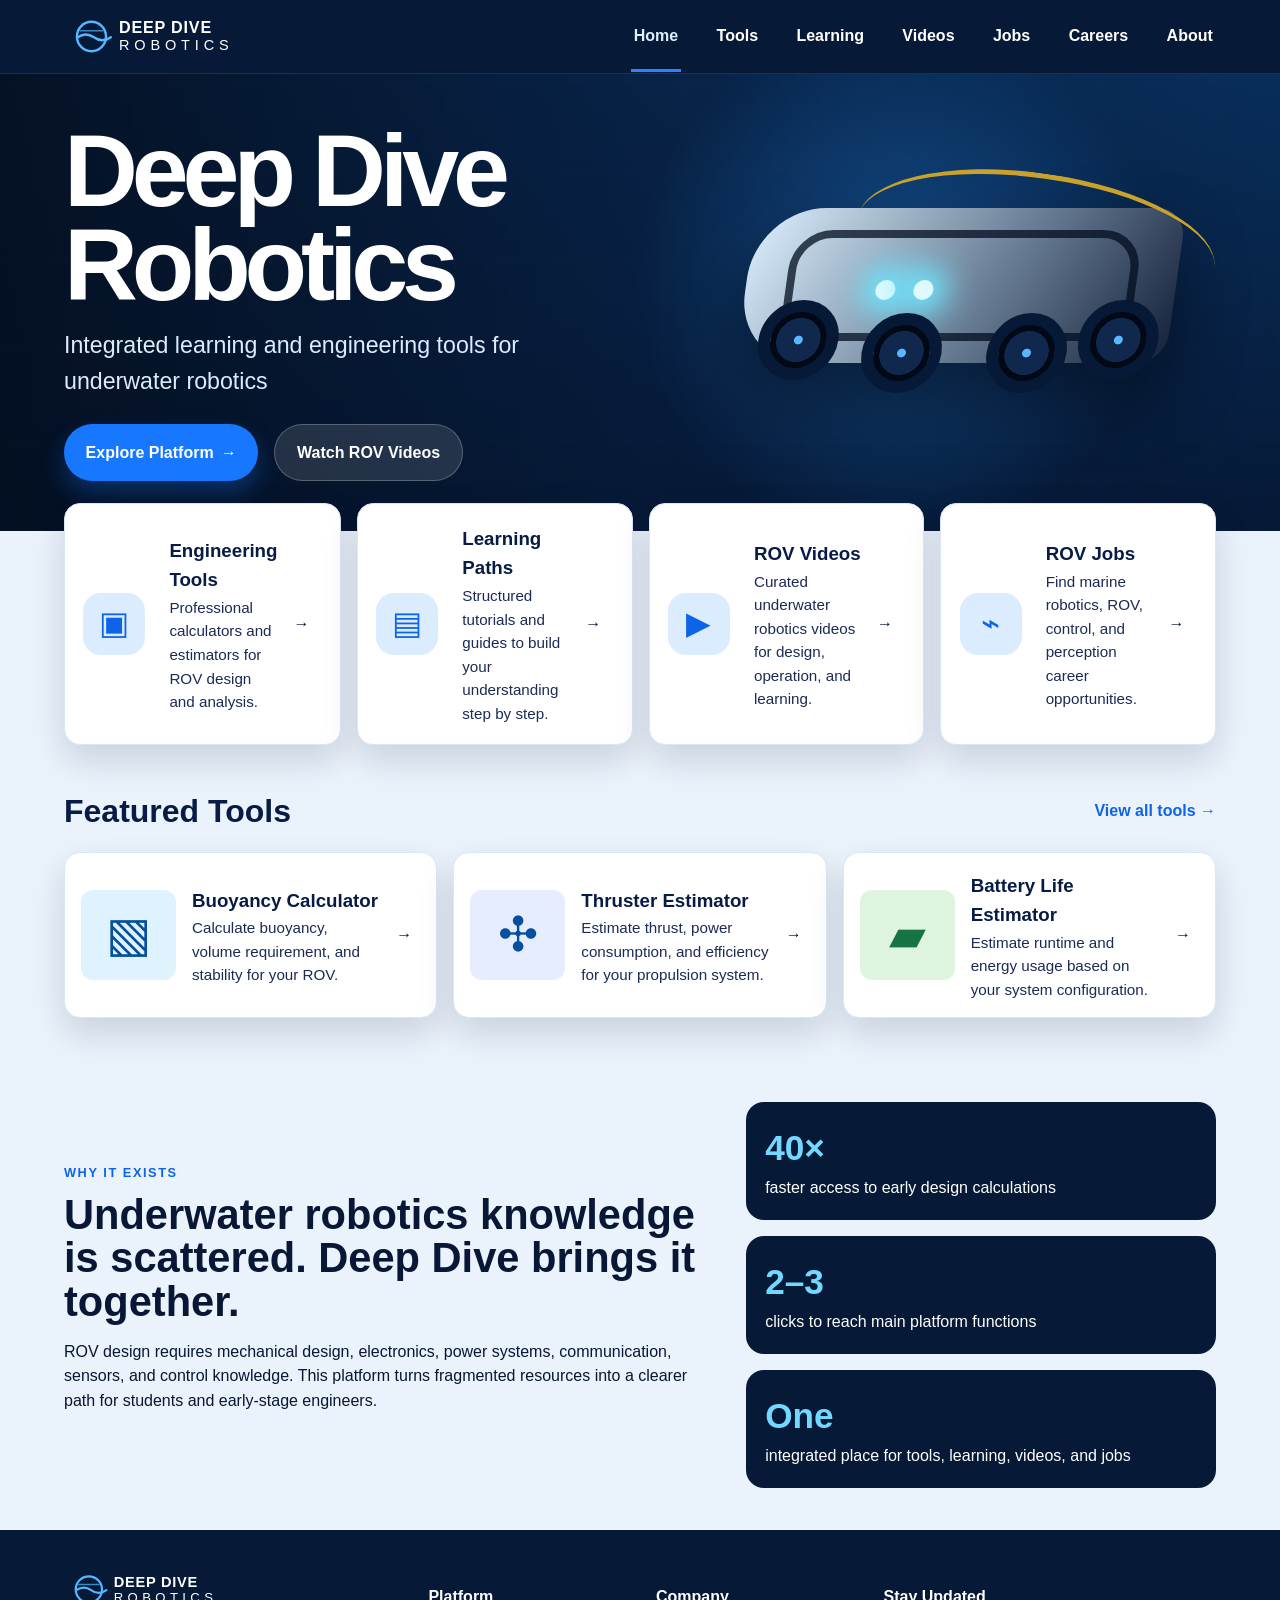
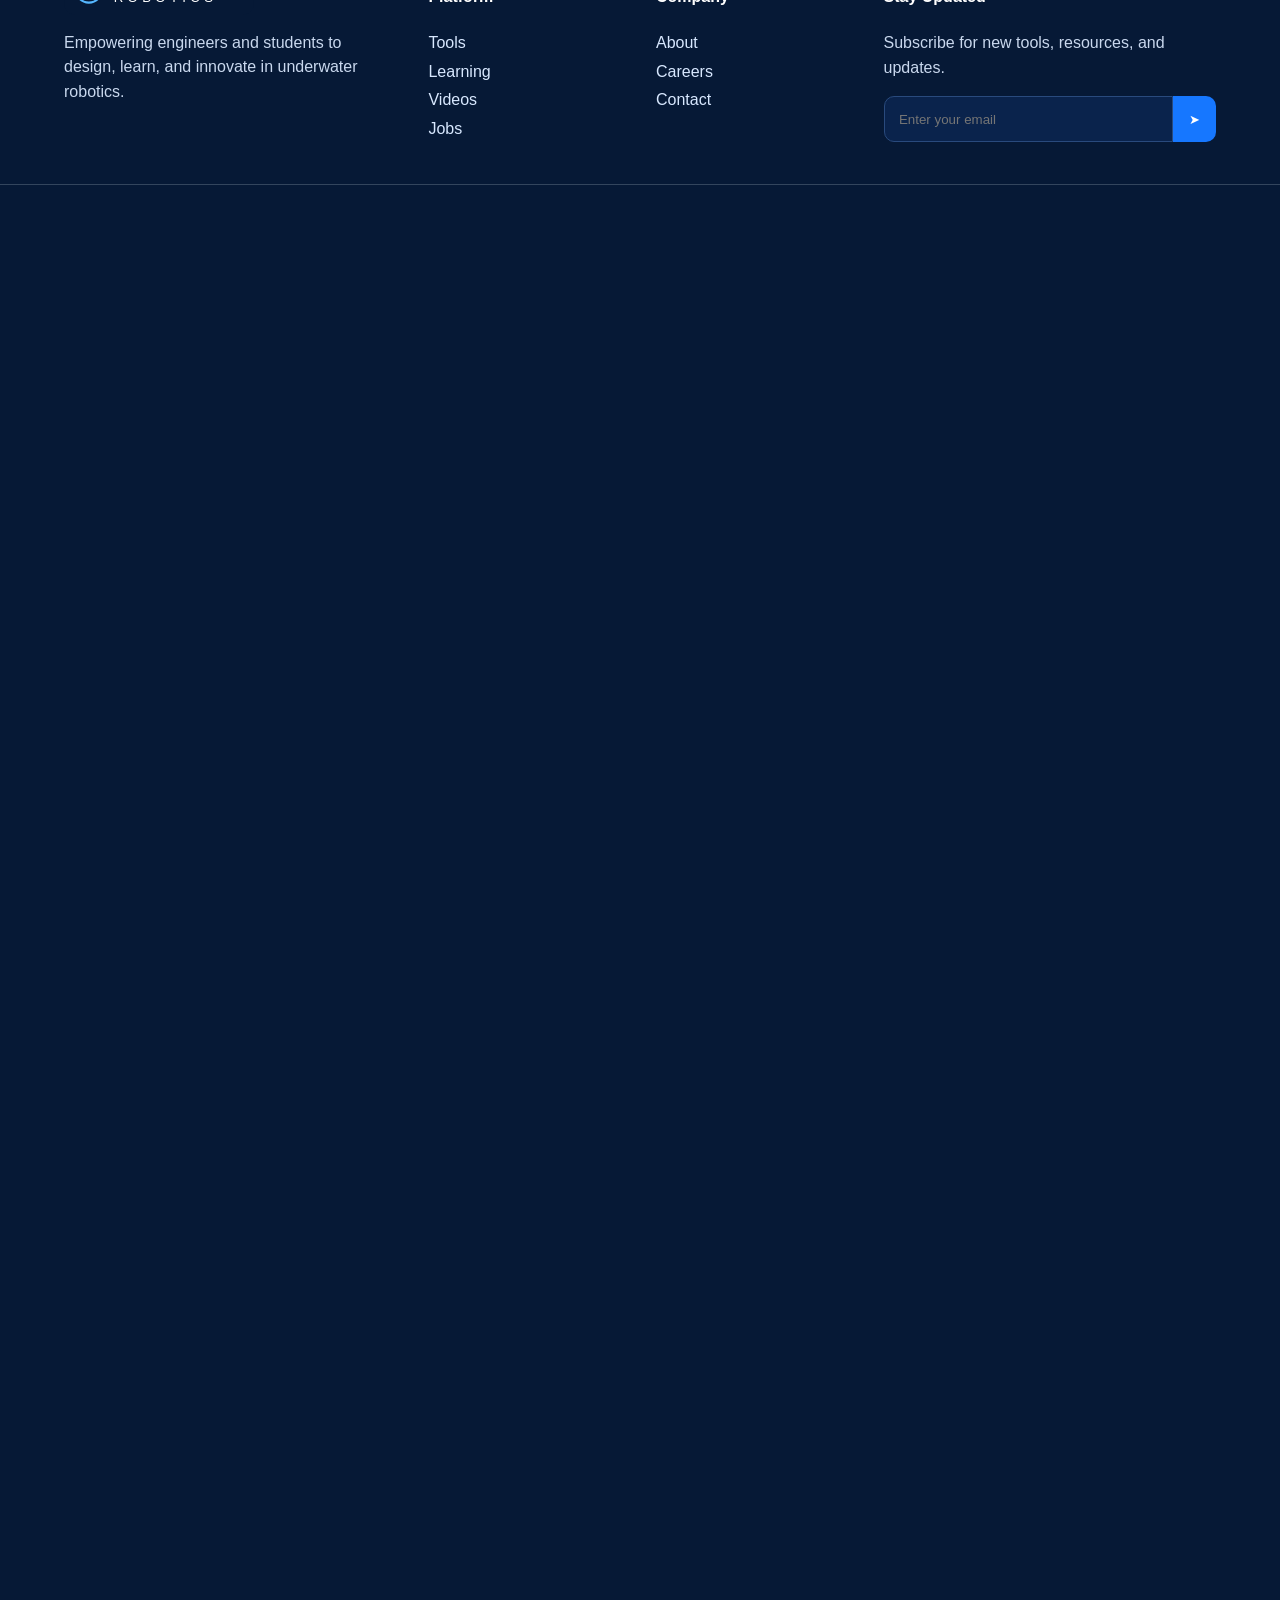
==== commit f8f626cc: "Add files via upload" ====
--- a/index.html
+++ b/index.html
@@ -3,161 +3,123 @@
 <head>
   <meta charset="UTF-8" />
   <meta name="viewport" content="width=device-width, initial-scale=1.0" />
+  <title>Deep Dive Robotics</title>
+  <meta name="description" content="Integrated learning and engineering tools for underwater robotics." />
+  <link rel="stylesheet" href="style.css" />
+</head>
+<body data-page="home">
+  <div class="page-transition"></div>
 
-  <title>Deep Dive Robotics App</title>
-  <meta name="description" content="Mobile app version of Deep Dive Robotics platform." />
-  <meta name="theme-color" content="#061936" />
-  <link rel="manifest" href="manifest.json" />
-  <link rel="apple-touch-icon" href="deepdive-logo.svg" />
-  <link rel="stylesheet" href="app.css" />
-</head>
-<body>
-  <main class="app-shell">
-    <section class="screen active" id="home">
-      <div class="hero-card">
-        <img class="app-logo" src="deepdive-logo.svg" alt="Deep Dive Robotics logo" />
-        <h1>Deep Dive Robotics</h1>
-        <p>Mobile learning and engineering companion for underwater robotics.</p>
-        <div class="hero-buttons">
-          <button class="pill" data-go="tools">Open Tools</button>
-          <button class="pill secondary" data-go="videos">Watch Videos</button>
-        </div>
+  <nav class="topbar">
+    <a class="brand" href="index.html" aria-label="Deep Dive Robotics home">
+      <img src="deepdive-logo.svg" alt="Deep Dive Robotics logo" />
+    </a>
+    <button class="nav-toggle" aria-label="Toggle menu">☰</button>
+    <ul class="nav-menu">
+      <li><a class="active" href="index.html">Home</a></li>
+      <li><a href="tools.html">Tools</a></li>
+      <li><a href="learning.html">Learning</a></li>
+      <li><a href="videos.html">Videos</a></li>
+      <li><a href="jobs.html">Jobs</a></li>
+      <li><a href="careers.html">Careers</a></li>
+      <li><a href="about.html">About</a></li>
+    </ul>
+  </nav>
+
+  <header class="hero-ui">
+    <div class="hero-text">
+      <h1>Deep Dive<br />Robotics</h1>
+      <p>Integrated learning and engineering tools for underwater robotics</p>
+      <div class="hero-actions">
+        <a class="btn primary" href="tools.html">Explore Platform <span>→</span></a>
+        <a class="btn ghost" href="videos.html">Watch ROV Videos</a>
       </div>
+    </div>
+    <div class="rov-visual" aria-hidden="true">
+      <div class="rov-body">
+        <span class="light one"></span>
+        <span class="light two"></span>
+        <span class="thruster t1"></span>
+        <span class="thruster t2"></span>
+        <span class="thruster t3"></span>
+        <span class="thruster t4"></span>
+      </div>
+      <div class="cable"></div>
+    </div>
+  </header>
 
-      <div class="quick-grid">
-        <button class="quick-tile" data-go="tools"><span>⚙</span><b>Tools</b><small>Calculators</small></button>
-        <button class="quick-tile" data-go="videos"><span>▶</span><b>Videos</b><small>ROV learning</small></button>
-        <button class="quick-tile" data-go="jobs"><span>⌁</span><b>Jobs</b><small>ROV careers</small></button>
-        <button class="quick-tile" data-go="about"><span>☰</span><b>About</b><small>Story</small></button>
-      </div>
-
-      <article class="info-card">
-        <h2>Why this app?</h2>
-        <p>Underwater robotics knowledge is usually scattered across many platforms. This mobile app keeps the most useful tools, videos, and career links in one easy place.</p>
-      </article>
+  <main>
+    <section class="quick-cards">
+      <a class="quick-card" href="tools.html">
+        <div class="quick-icon">▣</div>
+        <div><h3>Engineering Tools</h3><p>Professional calculators and estimators for ROV design and analysis.</p></div>
+        <span>→</span>
+      </a>
+      <a class="quick-card" href="learning.html">
+        <div class="quick-icon">▤</div>
+        <div><h3>Learning Paths</h3><p>Structured tutorials and guides to build your understanding step by step.</p></div>
+        <span>→</span>
+      </a>
+      <a class="quick-card" href="videos.html">
+        <div class="quick-icon">▶</div>
+        <div><h3>ROV Videos</h3><p>Curated underwater robotics videos for design, operation, and learning.</p></div>
+        <span>→</span>
+      </a>
+      <a class="quick-card" href="jobs.html">
+        <div class="quick-icon">⌁</div>
+        <div><h3>ROV Jobs</h3><p>Find marine robotics, ROV, control, and perception career opportunities.</p></div>
+        <span>→</span>
+      </a>
     </section>
 
-    <section class="screen" id="tools">
-      <header class="screen-header"><h1>Engineering Tools</h1><p>Quick mobile calculators for early-stage ROV design.</p></header>
-
-      <article class="calc-card">
-        <h2>Buoyancy Calculator</h2>
-        <label>Water density (kg/m³)<input id="bDensity" type="number" value="1025"></label>
-        <label>Displaced volume (L)<input id="bVolume" type="number" value="12"></label>
-        <label>Vehicle mass (kg)<input id="bMass" type="number" value="11.5"></label>
-        <button class="action" id="calcBuoyancy">Calculate</button>
-        <div class="result" id="buoyancyResult">Result will appear here.</div>
-      </article>
-
-      <article class="calc-card">
-        <h2>Thruster Estimator</h2>
-        <label>Drag force (N)<input id="tDrag" type="number" value="45"></label>
-        <label>Number of thrusters<input id="tCount" type="number" value="4"></label>
-        <label>Safety factor<input id="tSafety" type="number" value="1.5" step="0.1"></label>
-        <button class="action" id="calcThruster">Calculate</button>
-        <div class="result" id="thrusterResult">Result will appear here.</div>
-      </article>
-
-      <article class="calc-card">
-        <h2>Battery Life Estimator</h2>
-        <label>Voltage (V)<input id="batVoltage" type="number" value="14.8" step="0.1"></label>
-        <label>Capacity (Ah)<input id="batCapacity" type="number" value="12" step="0.1"></label>
-        <label>Average power draw (W)<input id="batPower" type="number" value="90"></label>
-        <label>Usable capacity (%)<input id="batUsable" type="number" value="80"></label>
-        <button class="action" id="calcBattery">Calculate</button>
-        <div class="result" id="batteryResult">Result will appear here.</div>
-      </article>
-
-      <article class="calc-card">
-        <h2>Component Helper</h2>
-        <label>Mission type
-          <select id="missionType">
-            <option value="inspection">Inspection</option>
-            <option value="research">Research / Sampling</option>
-            <option value="competition">Student Competition</option>
-            <option value="mapping">Mapping / Survey</option>
-          </select>
-        </label>
-        <label>Operating depth (m)<input id="missionDepth" type="number" value="20"></label>
-        <button class="action" id="calcComponent">Recommend</button>
-        <div class="result" id="componentResult">Recommendation will appear here.</div>
-      </article>
+    <section class="featured">
+      <div class="section-title-row">
+        <h2>Featured Tools</h2>
+        <a href="tools.html">View all tools →</a>
+      </div>
+      <div class="tool-preview-grid">
+        <a class="tool-preview" href="tools.html#buoyancy">
+          <div class="tool-art buoy">▧</div>
+          <div><h3>Buoyancy Calculator</h3><p>Calculate buoyancy, volume requirement, and stability for your ROV.</p></div>
+          <span>→</span>
+        </a>
+        <a class="tool-preview" href="tools.html#thruster">
+          <div class="tool-art thr">✣</div>
+          <div><h3>Thruster Estimator</h3><p>Estimate thrust, power consumption, and efficiency for your propulsion system.</p></div>
+          <span>→</span>
+        </a>
+        <a class="tool-preview" href="tools.html#battery">
+          <div class="tool-art batt">▰</div>
+          <div><h3>Battery Life Estimator</h3><p>Estimate runtime and energy usage based on your system configuration.</p></div>
+          <span>→</span>
+        </a>
+      </div>
     </section>
 
-    <section class="screen" id="videos">
-      <header class="screen-header"><h1>ROV Videos</h1><p>Direct video links for ROV build, thrusters, simulation, and careers.</p></header>
-      <input class="search" id="videoSearch" placeholder="Search videos..." />
-      <div id="videoList" class="list"></div>
-    </section>
-
-    <section class="screen" id="jobs">
-      <header class="screen-header"><h1>ROV Jobs</h1><p>Specific job links and live career boards for underwater robotics.</p></header>
-      <input class="search" id="jobSearch" placeholder="Search jobs..." />
-      <div id="jobList" class="list"></div>
-    </section>
-
-    <section class="screen" id="careers">
-      <header class="screen-header"><h1>Careers</h1><p>Join the DeepDive Technologies team.</p></header>
-      <article class="info-card">
-        <h2>Working Environment</h2>
-        <p>DeepDive Technologies is a collaborative, prototype-driven, and student-friendly environment. We turn complex underwater robotics topics into simple tools, videos, and learning paths.</p>
-        <div class="chips"><span>Collaborative</span><span>Creative</span><span>Engineering-focused</span><span>Research-based</span></div>
-      </article>
-      <article class="info-card">
-        <h2>Open Positions</h2>
-        <ul class="position-list">
-          <li><b>Frontend Developer Intern:</b> builds mobile UI and interactive calculators.</li>
-          <li><b>Robotics Content Research Intern:</b> prepares ROV/AUV learning content.</li>
-          <li><b>UI/UX Designer:</b> improves navigation, cards, and visual hierarchy.</li>
-          <li><b>ROV Tool Development Assistant:</b> improves calculator logic and examples.</li>
-        </ul>
-      </article>
-      <article class="info-card">
-        <h2>Apply</h2>
-        <input id="applyName" placeholder="Full name" />
-        <input id="applyEmail" type="email" placeholder="Email" />
-        <textarea id="applyMessage" rows="4" placeholder="Message"></textarea>
-        <button class="action" id="applyBtn">Submit Application</button>
-        <p class="success" id="applyStatus"></p>
-      </article>
-    </section>
-
-    <section class="screen" id="about">
-      <header class="screen-header"><h1>About</h1><p>The story behind Deep Dive Robotics.</p></header>
-      <article class="profile-card">
-        <img src="founder.jpg" alt="Founder photo" />
-        <h2>Aslı Gönül Ansen</h2>
-        <p>Founder, DeepDive Technologies<br>Mechatronics Engineering Department<br>Bahçeşehir University</p>
-      </article>
-      <article class="info-card">
-        <h2>My Story</h2>
-        <p>I created Deep Dive Robotics after seeing how difficult it can be for students to find practical underwater robotics information in one place. The platform connects tools, videos, career resources, and learning content for ROV and underwater robotics design.</p>
-      </article>
-      <article class="info-card subscribe-card">
-        <h2>Stay Updated</h2>
-        <p>Subscribe to receive weekly blog news and platform updates.</p>
-        <input id="subscribeEmail" type="email" placeholder="Enter your email" />
-        <button class="action" id="subscribeBtn">Subscribe</button>
-        <p class="success" id="subscribeStatus"></p>
-      </article>
+    <section class="home-story">
+      <div>
+        <span class="mini-label">Why it exists</span>
+        <h2>Underwater robotics knowledge is scattered. Deep Dive brings it together.</h2>
+        <p>ROV design requires mechanical design, electronics, power systems, communication, sensors, and control knowledge. This platform turns fragmented resources into a clearer path for students and early-stage engineers.</p>
+      </div>
+      <div class="metric-boxes">
+        <div><strong>40×</strong><span>faster access to early design calculations</span></div>
+        <div><strong>2–3</strong><span>clicks to reach main platform functions</span></div>
+        <div><strong>One</strong><span>integrated place for tools, learning, videos, and jobs</span></div>
+      </div>
     </section>
   </main>
 
-  <nav class="bottom-nav">
-    <button class="active" data-go="home"><span>⌂</span><small>Home</small></button>
-    <button data-go="tools"><span>⚙</span><small>Tools</small></button>
-    <button data-go="videos"><span>▶</span><small>Videos</small></button>
-    <button data-go="jobs"><span>⌁</span><small>Jobs</small></button>
-    <button data-go="about"><span>☰</span><small>About</small></button>
-  </nav>
+  <footer class="site-footer">
+    <div>
+      <img src="deepdive-logo.svg" alt="Deep Dive Robotics logo" />
+      <p>Empowering engineers and students to design, learn, and innovate in underwater robotics.</p>
+    </div>
+    <div><h4>Platform</h4><a href="tools.html">Tools</a><a href="learning.html">Learning</a><a href="videos.html">Videos</a><a href="jobs.html">Jobs</a></div>
+    <div><h4>Company</h4><a href="about.html">About</a><a href="careers.html">Careers</a><a href="careers.html#apply">Contact</a></div>
+    <div><h4>Stay Updated</h4><p>Subscribe for new tools, resources, and updates.</p><form class="subscribe subscribe-form"><input type="email" name="email" placeholder="Enter your email" required /><button type="submit">➤</button></form><p class="subscribe-message"></p></div>
+  </footer>
 
-  <script>
-    if ("serviceWorker" in navigator) {
-      window.addEventListener("load", () => {
-        navigator.serviceWorker.register("./sw.js");
-      });
-    }
-  </script>
-  <script src="app.js"></script>
+  <script src="script.js"></script>
 </body>
 </html>
--- a/style.css
+++ b/style.css
@@ -0,0 +1,6 @@
+*{box-sizing:border-box} :root{--navy:#061936;--navy2:#092759;--blue:#0e64e8;--sky:#69bfff;--ice:#eef6ff;--card:#fff;--text:#071735;--muted:#5d6a83;--line:#d9e6f7;--shadow:0 15px 35px rgba(5,24,55,.15)} body{margin:0;background:#eaf2fb;color:var(--text);font-family:Inter,Arial,Helvetica,sans-serif;line-height:1.55} a{text-decoration:none;color:inherit} img{max-width:100%;display:block}.page-transition{position:fixed;inset:0;background:var(--navy);z-index:999;transform:translateY(100%);pointer-events:none}.page-transition.active{animation:pageSlide .48s ease both}@keyframes pageSlide{0%{transform:translateY(100%)}45%{transform:translateY(0)}100%{transform:translateY(-100%)}}body{animation:fadeIn .55s ease both}@keyframes fadeIn{from{opacity:0;transform:translateY(10px)}to{opacity:1;transform:none}}.topbar{height:74px;background:#061936;display:flex;align-items:center;justify-content:space-between;padding:0 5vw;position:sticky;top:0;z-index:50;border-bottom:1px solid rgba(255,255,255,.1)}.brand img{width:210px;height:auto}.nav-menu{display:flex;align-items:center;gap:2rem;list-style:none;margin:0;padding:0}.nav-menu a{color:white;font-weight:700;padding:1.55rem .2rem;border-bottom:3px solid transparent}.nav-menu a.active,.nav-menu a:hover{border-color:#2d83ff;color:#d9f2ff}.nav-toggle{display:none;background:none;border:0;color:white;font-size:2rem}.hero-ui{min-height:430px;background:radial-gradient(circle at 70% 45%,rgba(36,130,225,.42),transparent 28%),linear-gradient(90deg,rgba(4,15,33,.95),rgba(6,25,54,.75),rgba(6,25,54,.45)),linear-gradient(180deg,#0b3f78,#061936);position:relative;overflow:hidden;display:grid;grid-template-columns:1fr 1fr;align-items:center;padding:50px 5vw;color:white}.hero-ui:before{content:"";position:absolute;inset:0;background:repeating-linear-gradient(0deg,rgba(255,255,255,.04),rgba(255,255,255,.04) 1px,transparent 1px,transparent 90px);opacity:.25}.hero-text{position:relative;z-index:2}.hero-text h1{font-size:clamp(4rem,8vw,7.5rem);line-height:.92;margin:0 0 1rem;letter-spacing:-.06em}.hero-text p{font-size:1.45rem;max-width:560px;color:#dcecff;margin:0 0 1.5rem}.hero-actions{display:flex;gap:1rem;flex-wrap:wrap}.btn{display:inline-flex;align-items:center;justify-content:center;gap:.45rem;border:0;border-radius:999px;padding:.95rem 1.35rem;font-weight:800;cursor:pointer}.btn.primary{background:#1777ff;color:white;box-shadow:0 12px 25px rgba(23,119,255,.3)}.btn.ghost{background:rgba(255,255,255,.12);color:white;border:1px solid rgba(255,255,255,.24)}.rov-visual{position:relative;height:300px;z-index:1}.rov-body{position:absolute;right:7%;top:55px;width:430px;height:155px;background:linear-gradient(120deg,#dcefff,#6a7f96 55%,#15213a);border-radius:70px 30px 30px 70px;box-shadow:0 35px 70px rgba(0,0,0,.45);transform:skewX(-8deg)}.rov-body:before{content:"";position:absolute;inset:22px 40px;border:8px solid rgba(2,13,30,.75);border-radius:40px}.thruster{position:absolute;width:80px;height:80px;border-radius:50%;border:12px solid #061936;background:radial-gradient(circle,#5ab7ff 0 10%,#10284e 12% 55%,#020916 56%)}.t1{left:20px;top:92px}.t2{left:125px;top:105px}.t3{right:100px;top:105px}.t4{right:10px;top:92px}.light{position:absolute;width:20px;height:20px;background:#dffaff;border-radius:50%;box-shadow:0 0 30px 14px #6de7ff}.one{left:130px;top:72px}.two{left:168px;top:72px}.cable{position:absolute;right:0;top:20px;width:360px;height:140px;border-top:5px solid #c9a12b;border-radius:50%;transform:rotate(8deg)}.quick-cards{display:grid;grid-template-columns:repeat(4,1fr);gap:1rem;margin:-28px 5vw 0;position:relative;z-index:3}.quick-card,.tool-preview,.calculator-card,.learning-card,.job-card,.video-card,.founder-card,.apply,.about-story section,.career-story,.positions{background:white;border:1px solid var(--line);border-radius:16px;box-shadow:var(--shadow)}.quick-card{display:grid;grid-template-columns:70px 1fr 28px;gap:1rem;align-items:center;padding:1.15rem}.quick-icon{width:62px;height:62px;border-radius:18px;background:#dcecff;color:var(--blue);display:grid;place-items:center;font-size:2rem}.quick-card h3,.tool-preview h3{margin:.1rem 0;color:#071b46}.quick-card p,.tool-preview p{margin:0;color:#1b2b55;font-size:.95rem}.featured,.home-story,.tool-page,.content-grid,.video-page,.jobs-page,.careers-layout,.about-story{padding:42px 5vw}.section-title-row{display:flex;align-items:center;justify-content:space-between;margin-bottom:1rem}.section-title-row h2{font-size:2rem;margin:0;color:#071b46}.section-title-row a{color:#0e64e8;font-weight:800}.tool-preview-grid{display:grid;grid-template-columns:repeat(3,1fr);gap:1rem}.tool-preview{display:grid;grid-template-columns:95px 1fr 24px;gap:1rem;align-items:center;padding:1rem}.tool-art{height:90px;border-radius:12px;display:grid;place-items:center;font-size:3rem}.buoy{background:#dff3ff;color:#064f9f}.thr{background:#e5edff;color:#064f9f}.batt{background:#def4df;color:#167343}.home-story{display:grid;grid-template-columns:1.4fr 1fr;gap:1.5rem;align-items:center}.home-story h2{font-size:2.6rem;line-height:1.05;margin:.5rem 0}.mini-label{display:inline-block;color:#0e64e8;text-transform:uppercase;font-weight:900;letter-spacing:.12em;font-size:.8rem}.metric-boxes{display:grid;gap:1rem}.metric-boxes div{background:#061936;color:white;border-radius:18px;padding:1.2rem}.metric-boxes strong{display:block;font-size:2.2rem;color:#72d8ff}.site-footer{background:#061936;color:white;display:grid;grid-template-columns:1.7fr 1fr 1fr 1.7fr;gap:2rem;padding:34px 5vw}.site-footer img{width:190px}.site-footer a{display:block;color:#d8e8ff;margin:.25rem 0}.site-footer p{color:#c9d8ee}.subscribe{display:flex}.subscribe input{flex:1;background:#0a234c;color:white;border:1px solid #294a7d;border-radius:10px 0 0 10px;padding:.9rem}.subscribe button{border:0;background:#1677ff;color:white;border-radius:0 10px 10px 0;padding:0 1rem}.page-hero.clean{padding:70px 5vw 45px;background:linear-gradient(135deg,#061936,#0b3974);color:white}.page-hero h1{font-size:clamp(2.8rem,6vw,5rem);line-height:.95;margin:.3rem 0}.page-hero p{font-size:1.2rem;max-width:760px;color:#dcecff}.tool-page{display:grid;gap:1.3rem}.calculator-card{display:grid;grid-template-columns:1.1fr 1.2fr 1.1fr;gap:1.2rem;padding:1.25rem;align-items:center}.calc-icon{width:72px;height:72px;border-radius:22px;background:#e3f5ff;color:#0e64e8;display:grid;place-items:center;font-size:2.4rem;margin-bottom:1rem}.calc-info h2{margin:0}.calc-info p{color:var(--muted)}.calc-form{display:grid;grid-template-columns:repeat(2,1fr);gap:.8rem}.calc-form label{font-weight:800;color:#24324a;font-size:.92rem}.calc-form input,.calc-form select,.filter-panel input,.filter-panel select,.video-search-panel input,.apply input,.apply select,.apply textarea{width:100%;margin-top:.35rem;border:1px solid var(--line);border-radius:12px;padding:.8rem;font:inherit}.calc-result{background:#061936;color:white;border-radius:16px;padding:1rem;min-height:120px;font-weight:700}.content-grid{display:grid;grid-template-columns:repeat(2,1fr);gap:1rem}.learning-card{padding:1.4rem}.learning-card span{color:#0e64e8;font-weight:900}.learning-card h2{margin:.5rem 0}.video-search-panel{margin-bottom:1rem}.video-grid,.job-grid,.position-grid{display:grid;grid-template-columns:repeat(3,1fr);gap:1rem}.video-card{overflow:hidden}.video-thumb{height:170px;background:linear-gradient(135deg,#061936,#0e64e8);display:grid;place-items:center;color:white;font-size:3rem}.video-card div:last-child{padding:1rem}.video-card h3{margin:.2rem 0}.video-card p,.job-card p{color:var(--muted)}.filter-panel{display:grid;grid-template-columns:2fr 1fr 1fr 1fr 1fr;gap:.8rem;background:white;padding:1rem;border-radius:16px;box-shadow:var(--shadow);border:1px solid var(--line);margin-bottom:1rem}.result-count{font-weight:800;color:#32425f}.job-card{padding:1.1rem}.tag{display:inline-block;background:#e6f3ff;color:#085bae;border-radius:999px;padding:.25rem .6rem;margin:.2rem;font-weight:800;font-size:.8rem}.career-story{padding:1.4rem;display:grid;grid-template-columns:1.3fr 360px;gap:2rem}.founder-card{padding:1rem;text-align:center}.founder-card img{border-radius:16px;aspect-ratio:3/4;object-fit:cover;width:100%}.positions,.apply{padding:1.4rem;margin-top:1.2rem}.position-grid article{background:#f4f8ff;padding:1rem;border-radius:14px}.apply form{display:grid;gap:.8rem;max-width:700px}.about-hero{padding:70px 5vw;background:linear-gradient(135deg,#061936,#0b3974);color:white;display:grid;grid-template-columns:1.2fr 330px;gap:2rem;align-items:center}.about-hero img{border-radius:24px;box-shadow:var(--shadow);aspect-ratio:3/4;object-fit:cover}.about-story{display:grid;gap:1rem}.about-story section{padding:1.6rem}.quote-box{background:#061936!important;color:white!important}.quote-box h2{color:white}.quote-box p{font-size:1.4rem;color:#dcecff}@media(max-width:980px){.nav-toggle{display:block}.nav-menu{display:none;position:absolute;top:74px;left:0;right:0;background:#061936;flex-direction:column;align-items:stretch;padding:1rem 5vw;gap:.2rem}.nav-menu.open{display:flex}.nav-menu a{display:block;padding:.8rem 0}.hero-ui,.home-story,.calculator-card,.career-story,.about-hero,.site-footer{grid-template-columns:1fr}.quick-cards,.tool-preview-grid,.video-grid,.job-grid,.content-grid,.position-grid{grid-template-columns:1fr}.filter-panel,.calc-form{grid-template-columns:1fr}.rov-visual{display:none}.hero-text h1{font-size:4rem}.brand img{width:180px}}
+.work-values{display:flex;flex-wrap:wrap;gap:.55rem;margin-top:1rem}.work-values span{background:#e6f3ff;color:#085bae;border-radius:999px;padding:.45rem .75rem;font-weight:800}
+.position-grid.detailed{grid-template-columns:repeat(2,1fr)}.position-grid.detailed article p{color:#4f5f78}.subscribe-message{font-size:.9rem;color:#bdefff;margin:.5rem 0 0}
+@media(max-width:980px){.position-grid.detailed{grid-template-columns:1fr}}
+
+.notice-line{background:#e8f5ff;border:1px solid #b9e4ff;color:#0b3763;border-radius:14px;padding:1rem;margin:0 0 1rem;font-weight:700}
